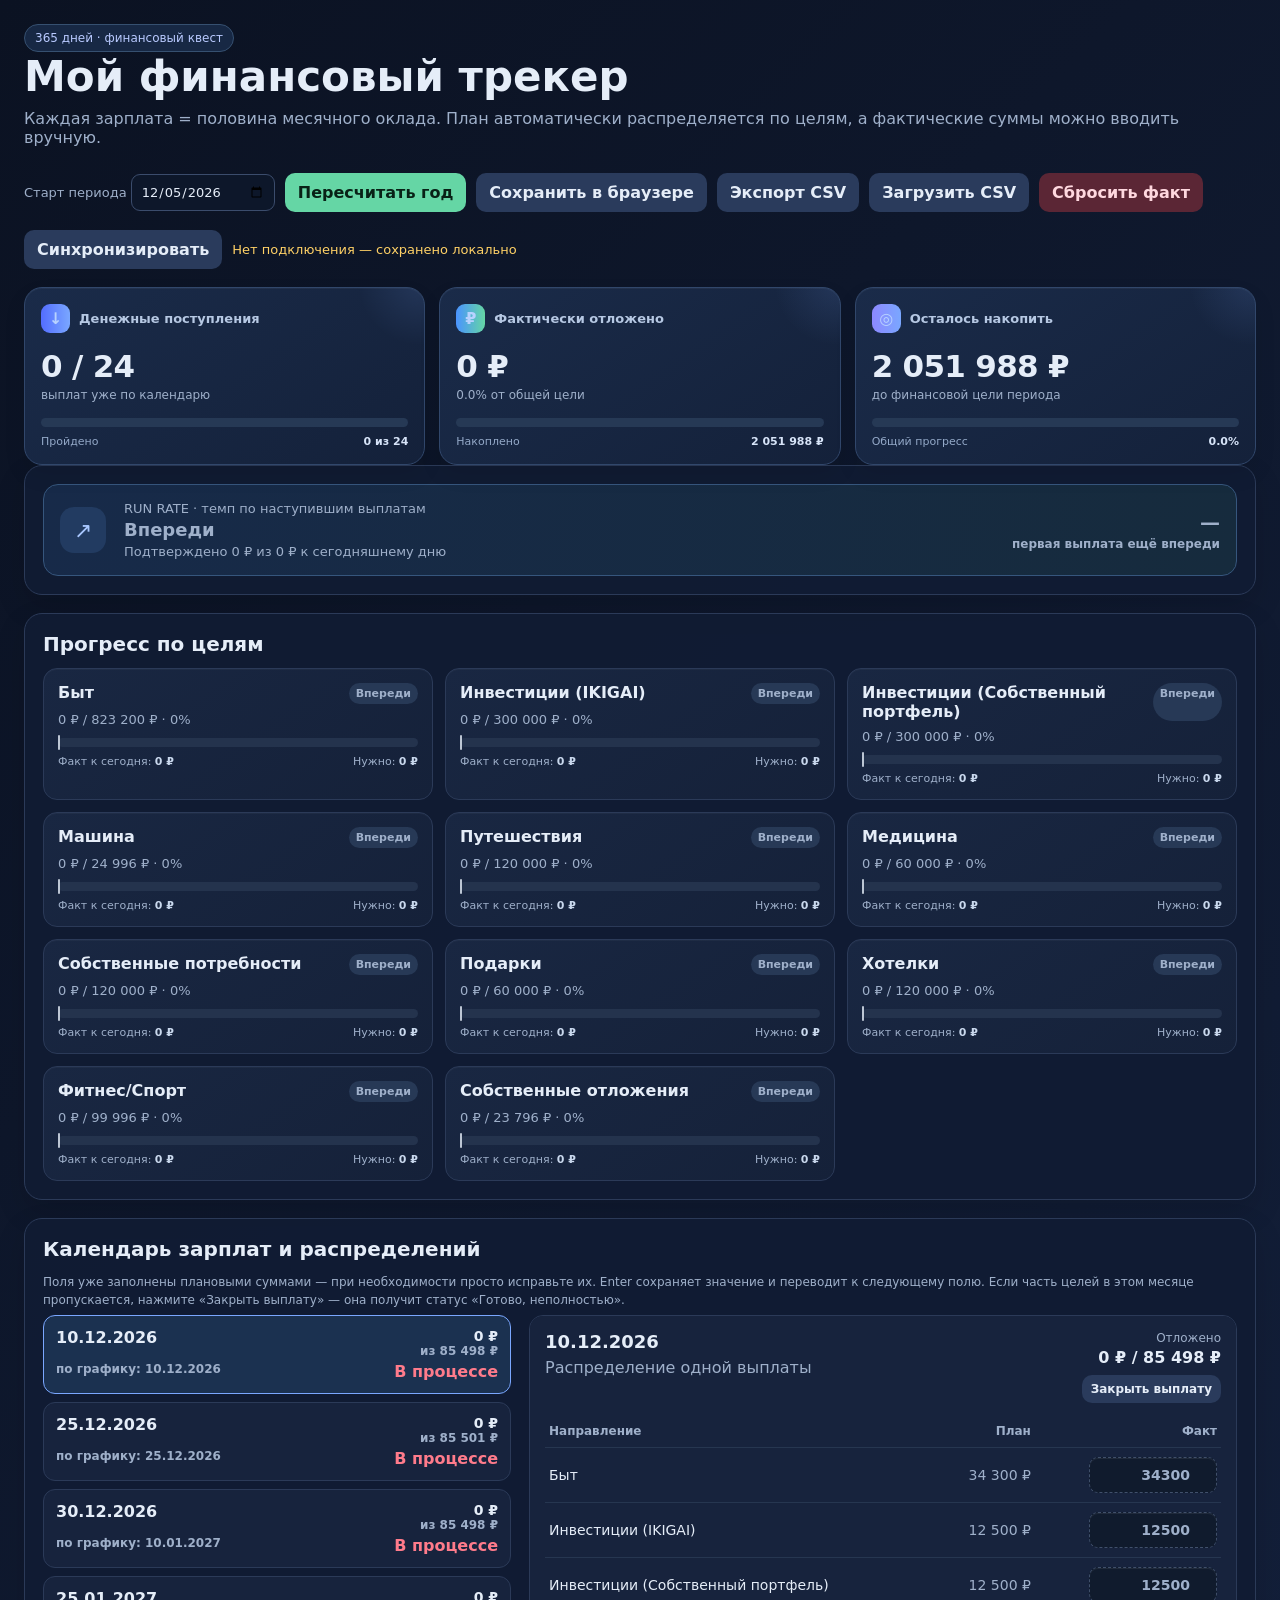
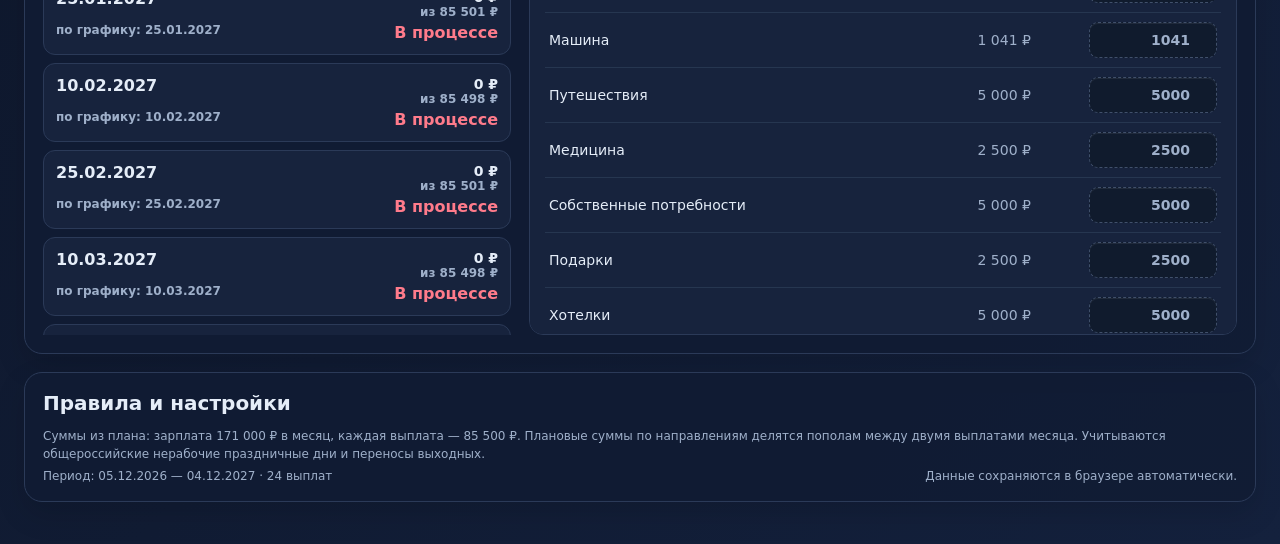
==== index.html @ 38fb0d22 "ренейм" ====
<!doctype html>
<html lang="ru">
<head>
<meta charset="utf-8">
<meta name="viewport" content="width=device-width, initial-scale=1">
<title>Финансовый трекер — 365 дней</title>
<style>
:root{--bg:#0f172a;--panel:#111c33;--panel2:#17233d;--line:#2b3a58;--text:#e5edf8;--muted:#9fb0ca;--accent:#65d6a5;--accent2:#7aa7ff;--warn:#ffd166;--danger:#ff7b8b}
*{box-sizing:border-box} body{margin:0;background:linear-gradient(135deg,#0b1222,#14213d);color:var(--text);font-family:Inter,system-ui,-apple-system,Segoe UI,Roboto,Arial,sans-serif}
.wrap{max-width:1500px;margin:auto;padding:24px}.hero{display:flex;justify-content:space-between;gap:20px;align-items:flex-start;margin-bottom:18px;flex-wrap:wrap}
h1{margin:0 0 8px;font-size:clamp(26px,4vw,42px)} h2{margin:0 0 12px;font-size:20px} p{color:var(--muted);margin:6px 0}
.badge{display:inline-block;padding:6px 10px;border:1px solid #365070;border-radius:999px;color:#b9caff;background:#172844;font-size:12px}
.panel{background:rgba(17,28,51,.92);border:1px solid var(--line);border-radius:18px;padding:18px;box-shadow:0 12px 30px #0002;margin-bottom:18px}
.grid{display:grid;grid-template-columns:repeat(3,minmax(0,1fr));gap:14px}.metric{position:relative;overflow:hidden;min-height:178px;padding:16px;border:1px solid #31476b;border-radius:18px;background:linear-gradient(145deg,#1a2b49,#14213a);box-shadow:inset 0 1px #ffffff0b,0 10px 22px #00000014;display:flex;flex-direction:column}.metric:after{content:"";position:absolute;width:130px;height:130px;border-radius:50%;right:-62px;top:-70px;background:radial-gradient(circle,#7aa7ff22,transparent 68%);pointer-events:none}.metric-top{display:flex;align-items:center;gap:9px;color:#b6c8e3;font-weight:750;font-size:13px;position:relative;z-index:1}.metric-icon{display:grid;place-items:center;width:29px;height:29px;border-radius:9px;background:#2b4268;color:#b8d2ff;font-size:16px}.metric-value{font-size:31px;line-height:1.08;font-weight:850;letter-spacing:-.7px;margin:17px 0 5px;position:relative;z-index:1}.metric-detail{font-size:12px;color:var(--muted);position:relative;z-index:1}.metric-progress{height:9px;border-radius:999px;background:#263955;overflow:hidden;margin-top:auto;position:relative;z-index:1}.metric-progress span{display:block;height:100%;width:0;border-radius:inherit;box-shadow:0 0 13px #7aa7ff8c;transition:width .3s}.metric-meta{display:flex;justify-content:space-between;gap:8px;margin-top:8px;color:#94a9c8;font-size:11px;position:relative;z-index:1}.metric-meta b{color:#d7e4f8}.metric-earned .metric-icon,.metric-earned .metric-progress span{background:linear-gradient(90deg,#4a93ff,#65d6a5)}.metric-remaining .metric-icon,.metric-remaining .metric-progress span{background:linear-gradient(90deg,#8c88ff,#7aa7ff)}.metric-payments .metric-icon,.metric-payments .metric-progress span{background:linear-gradient(90deg,#536dff,#7aa7ff)}
.progress{height:12px;background:#24334d;border-radius:999px;overflow:hidden;margin-top:10px}.bar{height:100%;width:0;background:linear-gradient(90deg,var(--accent2),var(--accent));transition:width .25s}
.controls{display:flex;gap:10px;flex-wrap:wrap;align-items:center}.controls label{font-size:13px;color:var(--muted)} input,select,button{font:inherit} input,select{background:#0d172a;color:var(--text);border:1px solid #3b4c6c;border-radius:9px;padding:9px;min-width:0} button{border:0;border-radius:10px;padding:10px 13px;cursor:pointer;background:var(--accent);color:#082116;font-weight:800} button.secondary{background:#2a3b5c;color:var(--text)} button.danger{background:#5b2635;color:#ffd8df}
.run-rate{display:grid;grid-template-columns:auto minmax(220px,1fr) auto;gap:18px;align-items:center;background:linear-gradient(100deg,#172a49,#162b3d);border:1px solid #36567d;border-radius:15px;padding:16px}.run-rate-icon{display:grid;place-items:center;width:46px;height:46px;border-radius:14px;background:#223b61;color:#a9c8ff;font-size:22px}.run-rate-label{font-size:13px;color:var(--muted)}.run-rate-title{font-size:18px;font-weight:800;margin-top:3px}.run-rate-copy{font-size:13px;color:var(--muted);margin-top:4px}.run-rate-value{text-align:right;font-size:20px;font-weight:850}.run-rate-value small{display:block;font-size:12px;font-weight:600;color:var(--muted);margin-top:3px}.payday-layout{display:grid;grid-template-columns:minmax(270px,.8fr) minmax(0,1.2fr);gap:14px;height:620px}.payday-list,.allocation{min-height:0;overflow:auto}.payday-list{padding-right:4px}.payday-item{width:100%;display:grid;grid-template-columns:1fr auto;gap:4px;text-align:left;background:var(--panel2);color:var(--text);border:1px solid var(--line);border-radius:12px;padding:12px;margin:0 0 8px}.payday-item:hover,.payday-item.selected{border-color:var(--accent2);background:#1b3150}.payday-item .date{font-weight:800}.payday-item .details{font-size:12px;color:var(--muted)}.payday-item .amount{text-align:right;font-size:12px;color:var(--muted)}.payday-item .amount b{display:block;color:var(--text);font-size:14px}.allocation{background:var(--panel2);border:1px solid var(--line);border-radius:14px;padding:15px}.allocation-head{display:flex;justify-content:space-between;gap:12px;align-items:flex-start;margin-bottom:12px}.allocation-head h3{margin:0;font-size:18px}.allocation-total{font-size:12px;color:var(--muted);text-align:right}.allocation-total b{display:block;color:var(--text);font-size:16px;margin-top:3px}.allocation-actions{display:flex;gap:8px;align-items:flex-end;flex-direction:column}.allocation-actions button{font-size:12px;padding:7px 9px}.allocation-table{width:100%;border-collapse:collapse;font-size:14px}.allocation-table th,.allocation-table td{padding:9px 4px;border-bottom:1px solid #263650;text-align:right}.allocation-table th:first-child,.allocation-table td:first-child{text-align:left}.allocation-table th{color:var(--muted);font-size:12px;font-weight:600}.actual{width:128px;padding:9px 11px;background:#0a1c33;color:#f4f8ff;border:1px solid #4f72a5;border-radius:9px;text-align:right;font-weight:750;box-shadow:inset 0 1px 0 #ffffff12}.actual.pending{background:#101b2d;color:#9fb0ca;border-color:#40506b;border-style:dashed;font-weight:600}.actual:hover{border-color:#7aa7ff}.actual:focus{outline:none;border-color:var(--accent);box-shadow:0 0 0 3px #65d6a533}.status{font-weight:800}.good{color:var(--accent)}.partial{color:var(--warn)}.bad{color:var(--danger)}.muted{color:var(--muted)}.goal-grid{display:grid;grid-template-columns:repeat(3,minmax(0,1fr));gap:12px}.goal{background:linear-gradient(145deg,#192742,#152139);border:1px solid var(--line);border-radius:14px;padding:14px;box-shadow:inset 0 1px #ffffff08}.goal.pace-good{border-color:#326b59}.goal.pace-warn,.goal.pace-partial{border-color:#806834}.goal.pace-bad{border-color:#743946}.goal-head{display:flex;justify-content:space-between;gap:10px;font-weight:700}.goal .numbers{font-size:13px;color:var(--muted);margin-top:8px}.pace-badge{font-size:11px;font-weight:800;padding:4px 7px;border-radius:999px;white-space:nowrap;background:#273956;color:var(--muted)}.pace-good .pace-badge{background:#1d493d;color:#8ce5bd}.pace-warn .pace-badge,.pace-partial .pace-badge{background:#554523;color:#ffe197}.pace-bad .pace-badge{background:#572b36;color:#ffb7c0}.goal-track{height:9px;background:#24334d;border-radius:999px;overflow:visible;position:relative;margin-top:11px}.goal-track .bar{height:100%;border-radius:999px}.pace-line{position:absolute;top:-3px;bottom:-3px;width:2px;background:#e5edf8;border-radius:2px;opacity:.8}.pace-numbers{display:flex;justify-content:space-between;gap:8px;margin-top:8px;font-size:11px;color:var(--muted)}.pace-numbers b{color:#c9d8ed}.note{font-size:12px;color:var(--muted);line-height:1.5}.footer{display:flex;justify-content:space-between;gap:10px;flex-wrap:wrap;color:var(--muted);font-size:12px}
.sync-status{font-size:13px;color:var(--muted)}.sync-status[data-status="saved"]{color:var(--accent)}.sync-status[data-status="error"],.sync-status[data-status="offline"]{color:var(--warn)}
</style>
</head>
<body>
<div class="wrap">
  <div class="hero">
    <div>
      <span class="badge">365 дней · финансовый квест</span>
      <h1>Мой финансовый трекер</h1>
      <p>Каждая зарплата = половина месячного оклада. План автоматически распределяется по целям, а фактические суммы можно вводить вручную.</p>
    </div>
    <div class="controls">
      <label>Старт периода <input id="startDate" type="date"></label>
      <button id="rebuild">Пересчитать год</button>
      <button class="secondary" id="save">Сохранить в браузере</button>
      <button class="secondary" id="export">Экспорт CSV</button>
      <button class="secondary" id="restoreCsv">Загрузить CSV</button>
      <input id="importCsv" type="file" accept="text/csv,.csv" hidden>
      <button class="danger" id="reset">Сбросить факт</button>
    </div>
  </div>

  <div class="controls" style="margin-bottom:18px"><button class="secondary" id="sync">Синхронизировать</button><span class="sync-status" id="syncStatus" role="status" aria-live="polite">Загрузка данных…</span></div>

  <section class="grid" id="metrics"></section>

  <section class="panel" id="runRate"></section>

  <section class="panel">
    <h2>Прогресс по целям</h2>
    <div class="goal-grid" id="goals"></div>
  </section>

  <section class="panel">
    <h2>Календарь зарплат и распределений</h2>
    <p class="note">Поля уже заполнены плановыми суммами — при необходимости просто исправьте их. Enter сохраняет значение и переводит к следующему полю. Если часть целей в этом месяце пропускается, нажмите «Закрыть выплату» — она получит статус «Готово, неполностью».</p>
    <div class="payday-layout"><div class="payday-list" id="paydays"></div><div class="allocation" id="allocation"></div></div>
  </section>

  <section class="panel">
    <h2>Правила и настройки</h2>
    <p class="note">Суммы из плана: зарплата 171 000 ₽ в месяц, каждая выплата — 85 500 ₽. Плановые суммы по направлениям делятся пополам между двумя выплатами месяца. Учитываются общероссийские нерабочие праздничные дни и переносы выходных.</p>
    <div class="footer"><span id="summary"></span><span>Данные сохраняются в браузере автоматически.</span></div>
  </section>
</div>

<script>
const APPS_SCRIPT_URL = 'https://script.google.com/macros/s/AKfycbxyXlfMsLI5Rtqs5pRAyI-jBSozz_n-5YHSTcrkU-KpD9yapOXZPlHC12Tip6o6TkC5/exec';
const SYNC_CACHE_KEY = 'financeTrackerSyncV1', SAVE_DELAY = 850;
let pending = {}, syncTimer, saving = null, loading = null, storageFailed = false;
function setSyncStatus(status, message){
  const el=document.getElementById('syncStatus');
  el.dataset.status=status;
  el.textContent=storageFailed?'Ошибка синхронизации — локальный кэш недоступен':message;
}
function readCache(name, fallback){
  try{return JSON.parse(localStorage.getItem(name)||'null')??fallback}
  catch(error){storageFailed=true;return fallback}
}
function persistCache(){
  try{
    // One atomic snapshot keeps values and their pending flags together across reloads.
    localStorage.setItem(SYNC_CACHE_KEY,JSON.stringify({actual,pending}));
    localStorage.setItem('financeTrackerActual',JSON.stringify(actual));
    storageFailed=false;
  }catch(error){storageFailed=true;setSyncStatus('error','Ошибка синхронизации')}
}
function scheduleSync(delay=SAVE_DELAY){
  clearTimeout(syncTimer);
  syncTimer=setTimeout(()=>syncPendingEntries(),delay);
}
function queueEntry(date,category,value,planned){
  const id=key(date,category), amount=Number(value);
  actual[id]=Number.isFinite(amount)?Math.max(0,amount):0;
  pending[id]={date,category,planned,actual:actual[id],revision:Date.now()+":"+Math.random(),due:Date.now()+SAVE_DELAY};
  persistCache();
  setSyncStatus(navigator.onLine?'saving':'offline',navigator.onLine?'Сохраняется…':'Нет подключения — сохранено локально');
  scheduleSync();
}
async function requestCloud(options={}){
  const controller=new AbortController(), timeout=setTimeout(()=>controller.abort(),20000);
  try{
    const response=await fetch(APPS_SCRIPT_URL,{...options,signal:controller.signal,redirect:'follow'});
    const data=await response.json();
    if(!response.ok || data.ok!==true) throw new Error('API rejected request');
    return data;
  }finally{clearTimeout(timeout)}
}
function reportSyncError(error){
  const offline=!navigator.onLine || error instanceof TypeError || error.name==='AbortError';
  setSyncStatus(offline?'offline':'error',offline?'Нет подключения — сохранено локально':'Ошибка синхронизации');
}
async function saveCloudEntry(entry){
  const {date,category,planned,actual}=entry;
  return requestCloud({method:'POST',headers:{'Content-Type':'text/plain;charset=utf-8'},body:JSON.stringify({date,category,planned,actual})});
}
function syncPendingEntries(){
  if(saving) return saving;
  if(loading) return loading.then(()=>syncPendingEntries());
  if(!navigator.onLine){setSyncStatus('offline','Нет подключения — сохранено локально');return Promise.resolve()}
  saving=(async()=>{
    try{
      // Serialize requests. An acknowledgement clears only the exact version sent.
      while(true){
        const pair=Object.entries(pending).find(([,entry])=>entry.due<=Date.now());
        if(!pair) break;
        const [id,entry]=pair;
        setSyncStatus('saving','Сохраняется…');
        await saveCloudEntry(entry);
        if(pending[id]?.revision===entry.revision){delete pending[id];persistCache()}
      }
      if(Object.keys(pending).length){scheduleSync();setSyncStatus('saving','Сохраняется…')}
      else setSyncStatus('saved','Сохранено ✓');
    }catch(error){reportSyncError(error);scheduleSync(15000)}
    finally{saving=null}
  })();
  return saving;
}
function loadCloudEntries(){
  if(loading) return loading;
  const previousSave=saving;
  loading=(async()=>{
    try{
      if(previousSave) await previousSave;
      setSyncStatus('loading','Загрузка данных…');
      const data=await requestCloud({cache:'no-store'});
      if(!Array.isArray(data.entries)) throw new Error('Invalid entries');
      // Validate before applying anything, including rows outside the visible period.
      const entries=data.entries.map(entry=>{
        if(!/^\d{4}-\d{2}-\d{2}$/.test(entry.Date) || typeof entry.Category!=='string' || typeof entry.Actual!=='number' || !Number.isFinite(entry.Actual) || entry.Actual<0) throw new Error('Invalid entry');
        return entry;
      });
      entries.forEach(entry=>{
        const id=key(entry.Date,entry.Category);
        if(!pending[id]) actual[id]=entry.Actual;
      });
      persistCache();
      renderPreservingInput();
      setSyncStatus(Object.keys(pending).length?'saving':'saved',Object.keys(pending).length?'Сохраняется…':'Сохранено ✓');
    }catch(error){reportSyncError(error)}
    finally{loading=null}
  })();
  return loading;
}
async function synchronize(){
  await loadCloudEntries();
  if(Object.keys(pending).length) await syncPendingEntries();
}
function renderPreservingInput(){
  const focused=document.activeElement;
  const editing=focused?.matches('#allocation input');
  render(Boolean(editing));
  if(editing) document.querySelectorAll('#allocation input').forEach(input=>{
    const id=key(input.dataset.date,input.dataset.goal);
    if(input!==focused && Object.hasOwn(actual,id)) input.value=actual[id];
    input.classList.toggle('pending',!Object.hasOwn(actual,id));
    input.classList.toggle('confirmed',Object.hasOwn(actual,id));
  });
}
function replaceActual(next){
  // Explicit zeroes prevent reset/import values from returning on the next GET.
  const ids=new Set([...Object.keys(actual),...Object.keys(next)]);
  for(const id of ids){
    const split=id.indexOf('|'), date=id.slice(0,split), category=id.slice(split+1);
    if(!PLAN.some(([goal])=>goal===category)) continue;
    const row=rows.find(row=>row.date===date);
    queueEntry(date,category,next[id]??0,pending[id]?.planned??plannedFor(category,row?.nominal||date));
  }
}

const PLAN = [
  ["Быт",68600],["Инвестиции (IKIGAI)",25000],["Инвестиции (Собственный портфель)",25000],
  ["Машина",2083],["Путешествия",10000],["Медицина",5000],["Собственные потребности",10000],
  ["Подарки",5000],["Хотелки",10000],["Фитнес/Спорт",8333],["Собственные отложения",1983]
];
const MONTHLY = 171000, PAY = 85500, DAYS=365;
const HOLIDAYS = new Set([
  // Утверждённые переносы выходных в России на 2026 год.
  "2026-01-09", "2026-12-31",
  // Переносы, предусмотренные проектом производственного календаря на 2027 год.
  "2027-02-22", "2027-11-05", "2027-12-31"
]);
let rows=[], actual={}, closed={}, selectedDate=null;
const euro = n => new Intl.NumberFormat("ru-RU",{style:"currency",currency:"RUB",maximumFractionDigits:0}).format(n||0);
const iso = d => d.toISOString().slice(0,10);
const dateRu = s => new Date(s+"T12:00:00").toLocaleDateString("ru-RU",{day:"2-digit",month:"2-digit",year:"numeric"});
function russianPublicHolidays(year){
  const dates=[];
  for(let day=1;day<=8;day++) dates.push(`${year}-01-${String(day).padStart(2,"0")}`);
  ["02-23","03-08","05-01","05-09","06-12","11-04"].forEach(day=>dates.push(`${year}-${day}`));
  return new Set(dates);
}
function observedHoliday(d){
  // Если праздник (кроме новогодних каникул) совпал с выходным, выходной переносится
  // на ближайший рабочий день согласно ст. 112 ТК РФ.
  const year=d.getFullYear(), fixed=russianPublicHolidays(year), day=iso(d);
  if(!fixed.has(day) || d.getMonth()===0 || (d.getDay()!==0 && d.getDay()!==6)) return false;
  let observed=addDays(d,1);
  while(observed.getDay()===0 || observed.getDay()===6 || fixed.has(iso(observed))) observed=addDays(observed,1);
  return iso(observed);
}
function isOff(d){
  const day=iso(d);
  if(d.getDay()===0 || d.getDay()===6 || HOLIDAYS.has(day) || russianPublicHolidays(d.getFullYear()).has(day)) return true;
  for(const offset of [-1,-2]){
    const holiday=addDays(d,offset);
    if(observedHoliday(holiday)===day) return true;
  }
  return false;
}
function previousWorkday(d){let x=new Date(d);while(isOff(x))x.setDate(x.getDate()-1);return x}
function addDays(d,n){let x=new Date(d);x.setDate(x.getDate()+n);return x}
function monthKey(d){return d.getFullYear()+"-"+String(d.getMonth()+1).padStart(2,"0")}
function getStart(){return new Date((document.getElementById("startDate").value||iso(new Date()))+"T12:00:00")}
function build(){
  try{localStorage.setItem("financeTrackerStart",JSON.stringify(startDate.value))}catch(error){storageFailed=true}
  rows=[]; let start=getStart(), end=addDays(start,DAYS-1);
  for(let d=new Date(start);d<=end;d=addDays(d,1)){
    if(d.getDate()===10 || d.getDate()===25){
      const payDate=previousWorkday(d);
      if(payDate>=start && payDate<=end) rows.push({date:iso(payDate),nominal:iso(d),month:monthKey(d),type:"pay"});
    }
  }
  if(!rows.some(r=>r.date===selectedDate)) selectedDate=(rows.find(r=>r.date>=iso(new Date()))||rows[0])?.date||null;
  normalizeLegacyDefaultValues();
  render();
}
function key(date,goal){return date+"|"+goal}
function paymentStatus(date,sum){
  const row=rows.find(item=>item.date===date), target=row?plannedForPayment(row):PAY;
  if(sum>=target) return {text:"✓ Выполнено",className:"good"};
  if(closed[date]) return {text:"✓ Готово, неполностью",className:"partial"};
  return {text:"В процессе",className:"bad"};
}
function saveActual(date,goal,value){
  const row=rows.find(row=>row.date===date);
  queueEntry(date,goal,value,plannedFor(goal,row?.nominal||date));
}
function plannedFor(goal,nominalDate){
  const monthly=PLAN.find(x=>x[0]===goal)[1], base=Math.floor(monthly/2);
  // Нечётный рубль добавляется ко второй выплате месяца, чтобы план за месяц оставался точным.
  return base+(monthly%2 && new Date(nominalDate+"T12:00:00").getDate()===25?1:0);
}
function totalPlannedFor(goal){return rows.reduce((sum,row)=>sum+plannedFor(goal,row.nominal),0)}
function plannedForPayment(row){return PLAN.reduce((sum,[goal])=>sum+plannedFor(goal,row.nominal),0)}
function normalizeLegacyDefaultValues(){
  let changed=false;
  rows.forEach(row=>PLAN.forEach(([goal,monthly])=>{
    const storageKey=key(row.date,goal);
    if(!syncCache && actual[storageKey]===monthly/2 && !Number.isInteger(actual[storageKey])){
      actual[storageKey]=plannedFor(goal,row.nominal);
      changed=true;
    }
  }));
  if(changed) localStorage.setItem("financeTrackerActual",JSON.stringify(actual));
}
function totalActual(goal){return rows.reduce((s,r)=>s+(+actual[key(r.date,goal)]||0),0)}
function actualThrough(goal,date){return rows.filter(row=>row.date<=date).reduce((sum,row)=>sum+(+actual[key(row.date,goal)]||0),0)}
function plannedThrough(goal,date){return rows.filter(row=>row.date<=date).reduce((sum,row)=>sum+plannedFor(goal,row.nominal),0)}
function paceStatus(actualAmount,plannedAmount){
  if(!plannedAmount) return actualAmount?{label:"Раньше графика",className:"good"}:{label:"Впереди",className:"muted"};
  const ratio=actualAmount/plannedAmount;
  if(ratio>=.98) return {label:ratio>1.02?"Опережение":"В темпе",className:"good"};
  if(ratio>=.8) return {label:"Ниже темпа",className:"partial"};
  return {label:"Просадка",className:"bad"};
}
function render(preserveAllocation=false){
  const totalPlanned=rows.reduce((sum,row)=>sum+plannedForPayment(row),0), totalActualAll=rows.reduce((s,r)=>s+PLAN.reduce((a,g)=>a+(+actual[key(r.date,g[0])]||0),0),0);
  const pct=totalPlanned?Math.min(100,totalActualAll/totalPlanned*100):0;
  const today=iso(new Date()), passedPayments=rows.filter(row=>row.date<=today).length;
  const metrics=[
    {kind:"payments",icon:"↓",label:"Денежные поступления",value:`${passedPayments} / ${rows.length}`,detail:"выплат уже по календарю",progress:rows.length?passedPayments/rows.length*100:0,left:"Пройдено",right:`${passedPayments} из ${rows.length}`},
    {kind:"earned",icon:"₽",label:"Фактически отложено",value:euro(totalActualAll),detail:`${pct.toFixed(1)}% от общей цели`,progress:pct,left:"Накоплено",right:euro(totalPlanned)},
    {kind:"remaining",icon:"◎",label:"Осталось накопить",value:euro(Math.max(0,totalPlanned-totalActualAll)),detail:"до финансовой цели периода",progress:pct,left:"Общий прогресс",right:`${pct.toFixed(1)}%`}
  ];
  document.getElementById("metrics").innerHTML=metrics.map(item=>`<div class="metric metric-${item.kind}"><div class="metric-top"><span class="metric-icon">${item.icon}</span><span>${item.label}</span></div><div class="metric-value">${item.value}</div><div class="metric-detail">${item.detail}</div><div class="metric-progress"><span style="width:${item.progress}%"></span></div><div class="metric-meta"><span>${item.left}</span><b>${item.right}</b></div></div>`).join("");
  const plannedToToday=PLAN.reduce((sum,[goal])=>sum+plannedThrough(goal,today),0), actualToToday=PLAN.reduce((sum,[goal])=>sum+actualThrough(goal,today),0), overallPace=paceStatus(actualToToday,plannedToToday), overallRatio=plannedToToday?actualToToday/plannedToToday:0;
  document.getElementById("runRate").innerHTML=`<div class="run-rate"><div class="run-rate-icon">↗</div><div><div class="run-rate-label">RUN RATE · темп по наступившим выплатам</div><div class="run-rate-title ${overallPace.className}">${overallPace.label}</div><div class="run-rate-copy">Подтверждено ${euro(actualToToday)} из ${euro(plannedToToday)} к сегодняшнему дню</div></div><div class="run-rate-value ${overallPace.className}">${plannedToToday?Math.round(overallRatio*100)+"%":"—"}<small>${plannedToToday?"от текущего плана":"первая выплата ещё впереди"}</small></div></div>`;
  document.getElementById("goals").innerHTML=PLAN.map(([g])=>{
    const p=totalPlannedFor(g), a=totalActual(g), q=p?Math.min(100,a/p*100):0, plannedNow=plannedThrough(g,today), actualNow=actualThrough(g,today), pace=paceStatus(actualNow,plannedNow), marker=p?Math.min(100,plannedNow/p*100):0;
    return `<div class="goal pace-${pace.className}"><div class="goal-head"><span>${g}</span><span class="pace-badge">${pace.label}</span></div><div class="numbers">${euro(a)} / ${euro(p)} · ${q.toFixed(0)}%</div><div class="goal-track"><div class="bar" style="width:${q}%"></div><i class="pace-line" style="left:${marker}%"></i></div><div class="pace-numbers"><span>Факт к сегодня: <b>${euro(actualNow)}</b></span><span>Нужно: <b>${euro(plannedNow)}</b></span></div></div>`;
  }).join("");
  const paydays=document.getElementById("paydays");
  paydays.innerHTML=rows.map(r=>{
    const sum=PLAN.reduce((total,[g])=>total+(+actual[key(r.date,g)]||0),0), target=plannedForPayment(r), status=paymentStatus(r.date,sum);
    return `<button class="payday-item ${r.date===selectedDate?'selected':''}" data-select="${r.date}"><span class="date">${dateRu(r.date)}</span><span class="amount"><b>${euro(sum)}</b>из ${euro(target)}</span><span class="details">по графику: ${dateRu(r.nominal)}</span><span class="status ${status.className}">${status.text}</span></button>`;
  }).join("");
  paydays.querySelectorAll("[data-select]").forEach(button=>button.addEventListener("click",()=>{selectedDate=button.dataset.select;render()}));
  const selected=rows.find(r=>r.date===selectedDate);
  const allocation=document.getElementById("allocation");
  if(!selected){allocation.innerHTML="<p class=\"muted\">В выбранном периоде нет выплат.</p>";return}
  const total=PLAN.reduce((sum,[g])=>sum+(+actual[key(selected.date,g)]||0),0), target=plannedForPayment(selected), status=paymentStatus(selected.date,total), isClosed=Boolean(closed[selected.date]);
  if(preserveAllocation){
    const totalLabel=allocation.querySelector(".allocation-total b");
    if(totalLabel){totalLabel.textContent=`${euro(total)} / ${euro(target)}`;totalLabel.className=status.className}
    return;
  }
  allocation.innerHTML=`<div class="allocation-head"><div><h3>${dateRu(selected.date)}</h3><p>Распределение одной выплаты</p></div><div class="allocation-actions"><div class="allocation-total">Отложено<b class="${status.className}">${euro(total)} / ${euro(target)}</b></div><button class="secondary" id="toggleClosed">${isClosed?'Вернуть в работу':'Закрыть выплату'}</button></div></div><table class="allocation-table"><thead><tr><th>Направление</th><th>План</th><th>Факт</th></tr></thead><tbody>${PLAN.map(([g])=>{const planned=plannedFor(g,selected.nominal),confirmed=Object.hasOwn(actual,key(selected.date,g));return `<tr><td>${g}</td><td class="muted">${euro(planned)}</td><td><input class="actual ${confirmed?'confirmed':'pending'}" type="number" min="0" step="1" data-date="${selected.date}" data-goal="${g}" value="${actual[key(selected.date,g)] ?? planned}" aria-label="Фактическая сумма: ${g}"></td></tr>`}).join("")}</tbody></table>`;
  document.getElementById("toggleClosed").onclick=()=>{
    if(isClosed) delete closed[selected.date]; else closed[selected.date]=true;
    localStorage.setItem("financeTrackerClosed",JSON.stringify(closed)); render();
  };
  allocation.querySelectorAll("input").forEach(inp=>inp.addEventListener("input",()=>{
    saveActual(inp.dataset.date,inp.dataset.goal,inp.value);
    renderPreservingInput();
  }));
  allocation.querySelectorAll("input").forEach(inp=>inp.addEventListener("focus",()=>inp.select()));
  allocation.querySelectorAll("input").forEach((inp,index,inputs)=>inp.addEventListener("keydown",e=>{
    if(e.key!=="Enter") return;
    e.preventDefault();
    saveActual(inp.dataset.date,inp.dataset.goal,inp.value);
    render();
    const next=allocation.querySelectorAll("input")[index+1];
    if(next){next.focus();next.select()}
  }));
  document.getElementById("summary").textContent=`Период: ${dateRu(iso(startDate.value?getStart():new Date()))} — ${dateRu(iso(addDays(getStart(),DAYS-1)))} · ${rows.length} выплат`;
}
function exportCSV(){
  const cols=["Дата начала периода","Дата выплаты","Номинальная дата","Сумма ЗП",...PLAN.map(x=>x[0]),"Факт всего","Статус выплаты"];
  let csv=[cols.join(";")];
  rows.forEach(r=>{let vals=PLAN.map(([g])=>+actual[key(r.date,g)]||0);csv.push([startDate.value,r.date,r.nominal,PAY,...vals,vals.reduce((a,b)=>a+b,0),closed[r.date]?"closed":""].join(";"))});
  const blob=new Blob(["\ufeff"+csv.join("\n")],{type:"text/csv;charset=utf-8"});
  const a=document.createElement("a");a.href=URL.createObjectURL(blob);a.download="financial-tracker.csv";a.click();URL.revokeObjectURL(a.href);
}
function restoreCSV(file){
  const reader=new FileReader();
  reader.onload=()=>{
    try{
      const lines=String(reader.result).trim().split(/\r?\n/);
      const columns=lines.shift().replace(/^\uFEFF/,"").split(";");
      const dateColumn=columns.indexOf("Дата выплаты"), startColumn=columns.indexOf("Дата начала периода"), statusColumn=columns.indexOf("Статус выплаты");
      const goalColumns=PLAN.map(([goal])=>columns.indexOf(goal));
      if(dateColumn<0 || goalColumns.some(index=>index<0)) throw new Error("invalid csv");
      const importedActual={}, importedClosed={}; let importedStart="";
      lines.filter(Boolean).forEach(line=>{
        const cells=line.split(";"), date=cells[dateColumn];
        if(!/^\d{4}-\d{2}-\d{2}$/.test(date)) return;
        if(!importedStart && startColumn>=0 && /^\d{4}-\d{2}-\d{2}$/.test(cells[startColumn])) importedStart=cells[startColumn];
        PLAN.forEach(([goal],index)=>{
          const value=Number((cells[goalColumns[index]]||"").replace(",","."));
          if(Number.isFinite(value) && value>=0) importedActual[key(date,goal)]=value;
        });
        if(statusColumn>=0 && cells[statusColumn]==="closed") importedClosed[date]=true;
      });
      if(!confirm("Заменить текущие данные данными из выбранного CSV-файла?")) return;
      replaceActual(importedActual); closed=importedClosed;
      if(importedStart) startDate.value=importedStart;
      localStorage.setItem("financeTrackerActual",JSON.stringify(actual));
      localStorage.setItem("financeTrackerClosed",JSON.stringify(closed));
      build();
      alert("Данные из CSV загружены.");
    }catch(error){alert("Не удалось загрузить CSV: выберите файл, экспортированный финансовым трекером.")}
  };
  reader.readAsText(file);
}
const startDate=document.getElementById("startDate");
startDate.value=iso(new Date());
const syncCache=readCache(SYNC_CACHE_KEY,null);
actual=syncCache?.actual??readCache("financeTrackerActual",{});
pending=syncCache?.pending??{};
closed=readCache("financeTrackerClosed",{});
startDate.value=readCache("financeTrackerStart",startDate.value);
document.getElementById("rebuild").onclick=build;
document.getElementById("save").onclick=e=>{
  document.querySelectorAll("#allocation input").forEach(inp=>saveActual(inp.dataset.date,inp.dataset.goal,inp.value));
  localStorage.setItem("financeTrackerClosed",JSON.stringify(closed));
  render();
  const button=e.currentTarget, label=button.textContent;
  button.textContent="✓ Сохранено";
  setTimeout(()=>button.textContent=label,1600);
};
document.getElementById("export").onclick=exportCSV;
document.getElementById("restoreCsv").onclick=()=>document.getElementById("importCsv").click();
document.getElementById("importCsv").onchange=e=>{const file=e.target.files[0];if(file) restoreCSV(file);e.target.value=""};
document.getElementById("reset").onclick=()=>{if(confirm("Удалить все фактические суммы и статусы выплат?")){replaceActual({});closed={};localStorage.removeItem("financeTrackerClosed");render()}};
build();
// Existing browser-only values have never been acknowledged by Sheets.
if(!syncCache) replaceActual({...actual});
document.getElementById('sync').onclick=synchronize;
window.addEventListener('online',synchronize);
window.addEventListener('offline',()=>setSyncStatus('offline','Нет подключения — сохранено локально'));
setInterval(()=>{if(navigator.onLine && Object.keys(pending).length) syncPendingEntries()},30000);
synchronize();
</script>
</body>
</html>
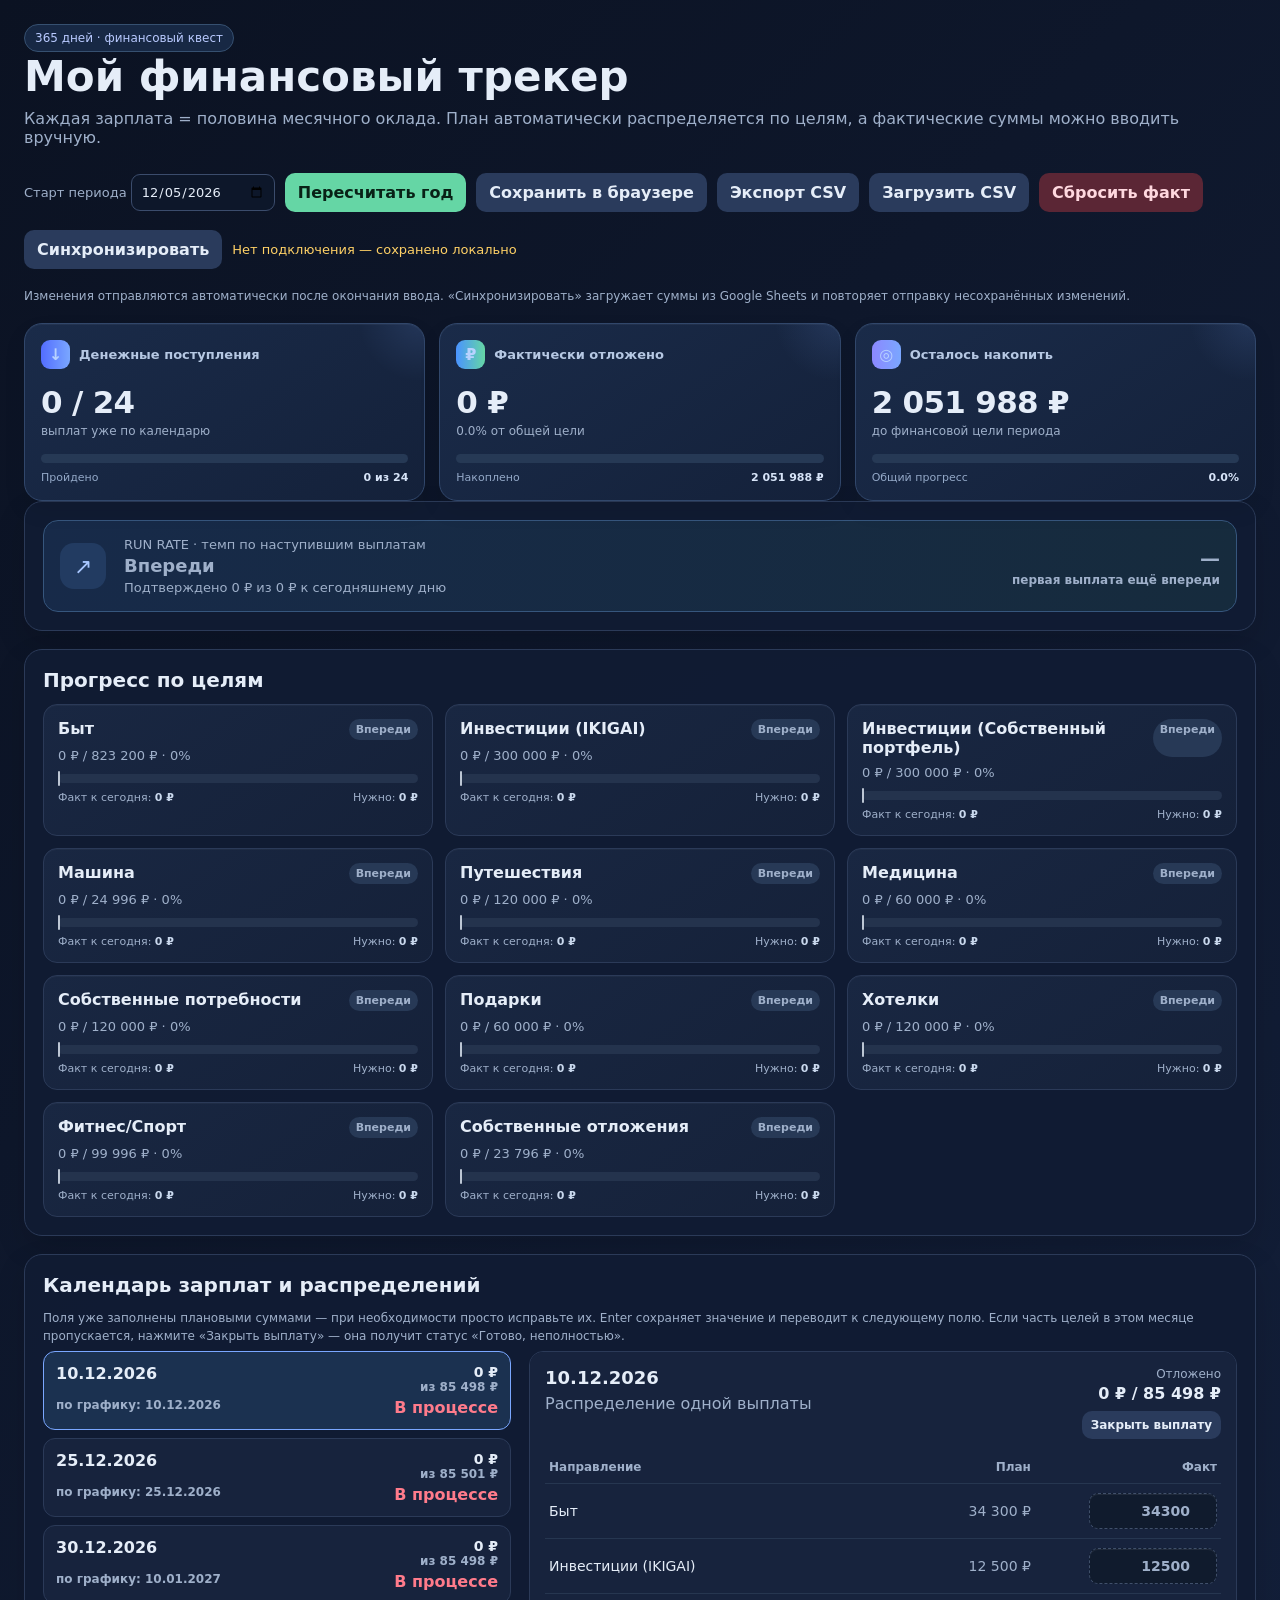
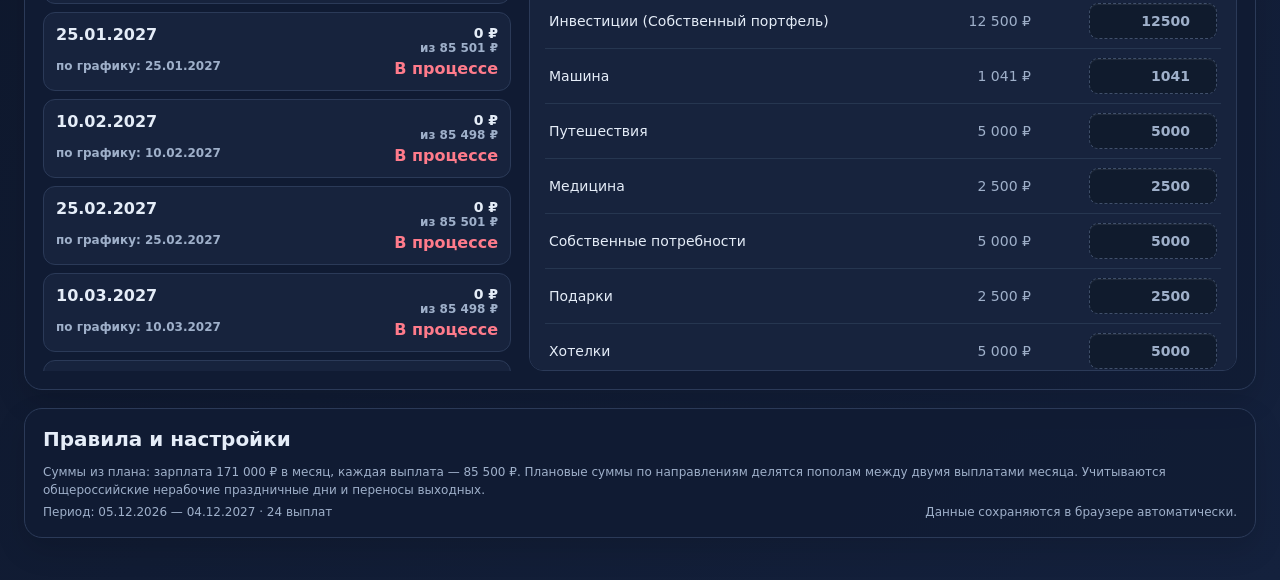
==== commit 1fa1a8a4: "Фикс дублей и задержек" ====
--- a/index.html
+++ b/index.html
@@ -37,7 +37,9 @@
     </div>
   </div>
 
-  <div class="controls" style="margin-bottom:18px"><button class="secondary" id="sync">Синхронизировать</button><span class="sync-status" id="syncStatus" role="status" aria-live="polite">Загрузка данных…</span></div>
+  <div class="controls" style="margin-bottom:18px"><button class="secondary" id="sync" title="Загрузить суммы из Google Sheets и повторить отправку локальных изменений">Синхронизировать</button><span class="sync-status" id="syncStatus" role="status" aria-live="polite">Загрузка данных…</span></div>
+
+  <p class="note" style="margin-bottom:18px">Изменения отправляются автоматически после окончания ввода. «Синхронизировать» загружает суммы из Google Sheets и повторяет отправку несохранённых изменений.</p>
 
   <section class="grid" id="metrics"></section>
 
@@ -64,6 +66,8 @@
 <script>
 const APPS_SCRIPT_URL = 'https://script.google.com/macros/s/AKfycbxyXlfMsLI5Rtqs5pRAyI-jBSozz_n-5YHSTcrkU-KpD9yapOXZPlHC12Tip6o6TkC5/exec';
 const SYNC_CACHE_KEY = 'financeTrackerSyncV1', SAVE_DELAY = 850;
+// Sheets currently serializes midnight Moscow time as the previous UTC day.
+const SHEET_TIME_ZONE = 'Europe/Moscow';
 let pending = {}, syncTimer, saving = null, loading = null, storageFailed = false;
 function setSyncStatus(status, message){
   const el=document.getElementById('syncStatus');
@@ -86,9 +90,12 @@
   clearTimeout(syncTimer);
   syncTimer=setTimeout(()=>syncPendingEntries(),delay);
 }
-function queueEntry(date,category,value,planned){
+function queueEntry(date,category,value,planned,force=false){
   const id=key(date,category), amount=Number(value);
-  actual[id]=Number.isFinite(amount)?Math.max(0,amount):0;
+  const normalized=Number.isFinite(amount)?Math.max(0,amount):0;
+  // Enter and the browser-save button may confirm an already saved value.
+  if(!force && Object.hasOwn(actual,id) && actual[id]===normalized) return;
+  actual[id]=normalized;
   pending[id]={date,category,planned,actual:actual[id],revision:Date.now()+":"+Math.random(),due:Date.now()+SAVE_DELAY};
   persistCache();
   setSyncStatus(navigator.onLine?'saving':'offline',navigator.onLine?'Сохраняется…':'Нет подключения — сохранено локально');
@@ -98,14 +105,16 @@
   const controller=new AbortController(), timeout=setTimeout(()=>controller.abort(),20000);
   try{
     const response=await fetch(APPS_SCRIPT_URL,{...options,signal:controller.signal,redirect:'follow'});
-    const data=await response.json();
-    if(!response.ok || data.ok!==true) throw new Error('API rejected request');
+    if(!response.ok) throw new Error(`Google Sheets: HTTP ${response.status}`);
+    let data;
+    try{data=await response.json()}catch(error){throw new Error('Google вернул не JSON. Проверьте доступ к веб-приложению Apps Script.')}
+    if(data?.ok!==true) throw new Error('Google Sheets не подтвердил запрос');
     return data;
   }finally{clearTimeout(timeout)}
 }
 function reportSyncError(error){
   const offline=!navigator.onLine || error instanceof TypeError || error.name==='AbortError';
-  setSyncStatus(offline?'offline':'error',offline?'Нет подключения — сохранено локально':'Ошибка синхронизации');
+  setSyncStatus(offline?'offline':'error',offline?'Нет подключения — сохранено локально':`Ошибка синхронизации: ${error.message}`);
 }
 async function saveCloudEntry(entry){
   const {date,category,planned,actual}=entry;
@@ -115,7 +124,8 @@
   if(saving) return saving;
   if(loading) return loading.then(()=>syncPendingEntries());
   if(!navigator.onLine){setSyncStatus('offline','Нет подключения — сохранено локально');return Promise.resolve()}
-  saving=(async()=>{
+  // Defer the worker so even an empty/not-yet-due queue clears the assigned promise.
+  saving=Promise.resolve().then(async()=>{
     try{
       // Serialize requests. An acknowledgement clears only the exact version sent.
       while(true){
@@ -130,8 +140,22 @@
       else setSyncStatus('saved','Сохранено ✓');
     }catch(error){reportSyncError(error);scheduleSync(15000)}
     finally{saving=null}
-  })();
+  });
   return saving;
+}
+function normalizeCloudEntry(entry){
+  let date=entry?.Date;
+  if(typeof date==='string' && /^\d{4}-\d{2}-\d{2}T/.test(date)){
+    const parsed=new Date(date);
+    if(!Number.isFinite(parsed.getTime())) throw new Error('Некорректная дата в Google Sheets');
+    const parts=new Intl.DateTimeFormat('en-US',{timeZone:SHEET_TIME_ZONE,year:'numeric',month:'2-digit',day:'2-digit'}).formatToParts(parsed);
+    const part=type=>parts.find(item=>item.type===type).value;
+    date=`${part('year')}-${part('month')}-${part('day')}`;
+  }
+  if(typeof date!=='string' || !/^\d{4}-\d{2}-\d{2}$/.test(date) || typeof entry.Category!=='string' || typeof entry.Actual!=='number' || !Number.isFinite(entry.Actual) || entry.Actual<0){
+    throw new Error('Некорректный формат записи в Google Sheets');
+  }
+  return {...entry,Date:date,updated:Date.parse(entry.UpdatedAt)||0};
 }
 function loadCloudEntries(){
   if(loading) return loading;
@@ -142,13 +166,14 @@
       setSyncStatus('loading','Загрузка данных…');
       const data=await requestCloud({cache:'no-store'});
       if(!Array.isArray(data.entries)) throw new Error('Invalid entries');
-      // Validate before applying anything, including rows outside the visible period.
-      const entries=data.entries.map(entry=>{
-        if(!/^\d{4}-\d{2}-\d{2}$/.test(entry.Date) || typeof entry.Category!=='string' || typeof entry.Actual!=='number' || !Number.isFinite(entry.Actual) || entry.Actual<0) throw new Error('Invalid entry');
-        return entry;
+      // Normalize all rows before applying; choose the latest duplicate deterministically.
+      const latest=new Map();
+      data.entries.forEach(entry=>{
+        const normalized=normalizeCloudEntry(entry), id=key(normalized.Date,normalized.Category);
+        const previous=latest.get(id);
+        if(!previous || normalized.updated>=previous.updated) latest.set(id,normalized);
       });
-      entries.forEach(entry=>{
-        const id=key(entry.Date,entry.Category);
+      latest.forEach((entry,id)=>{
         if(!pending[id]) actual[id]=entry.Actual;
       });
       persistCache();
@@ -174,14 +199,14 @@
     input.classList.toggle('confirmed',Object.hasOwn(actual,id));
   });
 }
-function replaceActual(next){
+function replaceActual(next,force=false){
   // Explicit zeroes prevent reset/import values from returning on the next GET.
   const ids=new Set([...Object.keys(actual),...Object.keys(next)]);
   for(const id of ids){
     const split=id.indexOf('|'), date=id.slice(0,split), category=id.slice(split+1);
     if(!PLAN.some(([goal])=>goal===category)) continue;
     const row=rows.find(row=>row.date===date);
-    queueEntry(date,category,next[id]??0,pending[id]?.planned??plannedFor(category,row?.nominal||date));
+    queueEntry(date,category,next[id]??0,pending[id]?.planned??plannedFor(category,row?.nominal||date),force);
   }
 }
 
@@ -392,7 +417,7 @@
 document.getElementById("reset").onclick=()=>{if(confirm("Удалить все фактические суммы и статусы выплат?")){replaceActual({});closed={};localStorage.removeItem("financeTrackerClosed");render()}};
 build();
 // Existing browser-only values have never been acknowledged by Sheets.
-if(!syncCache) replaceActual({...actual});
+if(!syncCache) replaceActual({...actual},true);
 document.getElementById('sync').onclick=synchronize;
 window.addEventListener('online',synchronize);
 window.addEventListener('offline',()=>setSyncStatus('offline','Нет подключения — сохранено локально'));
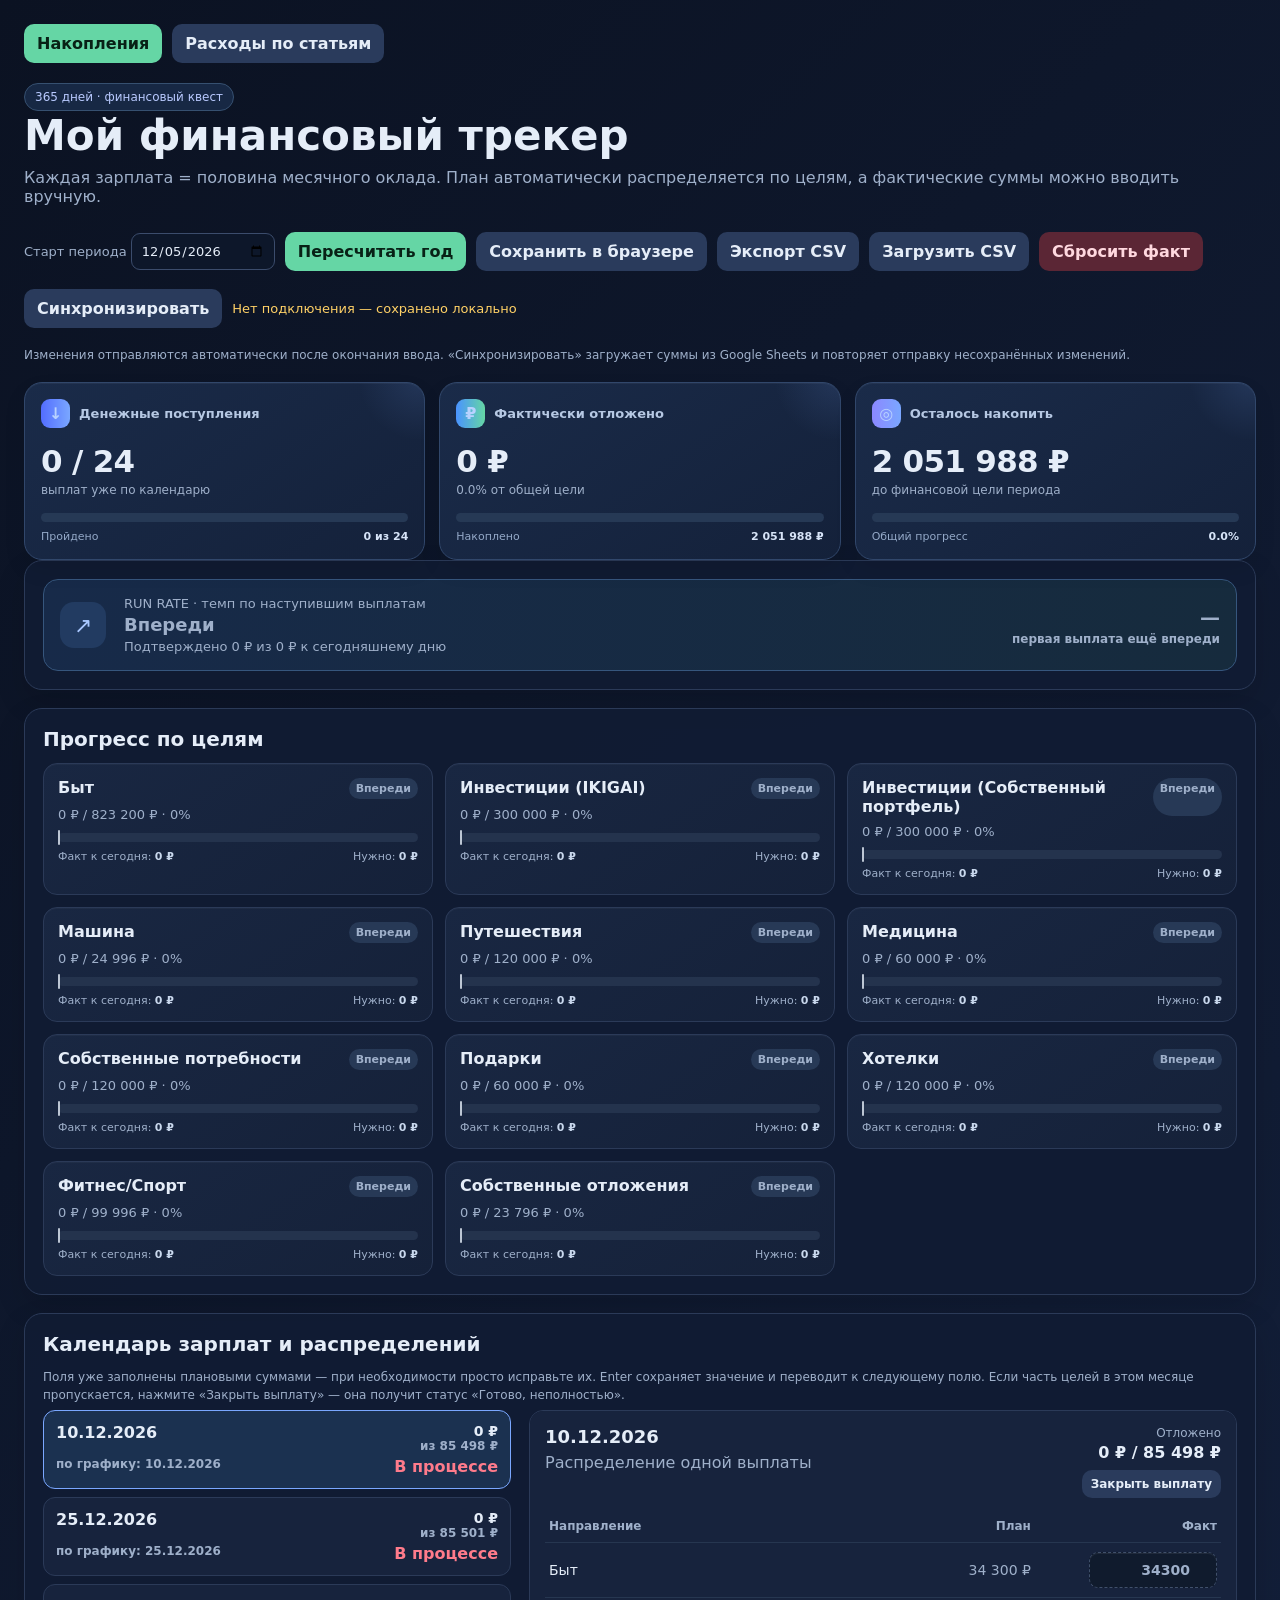
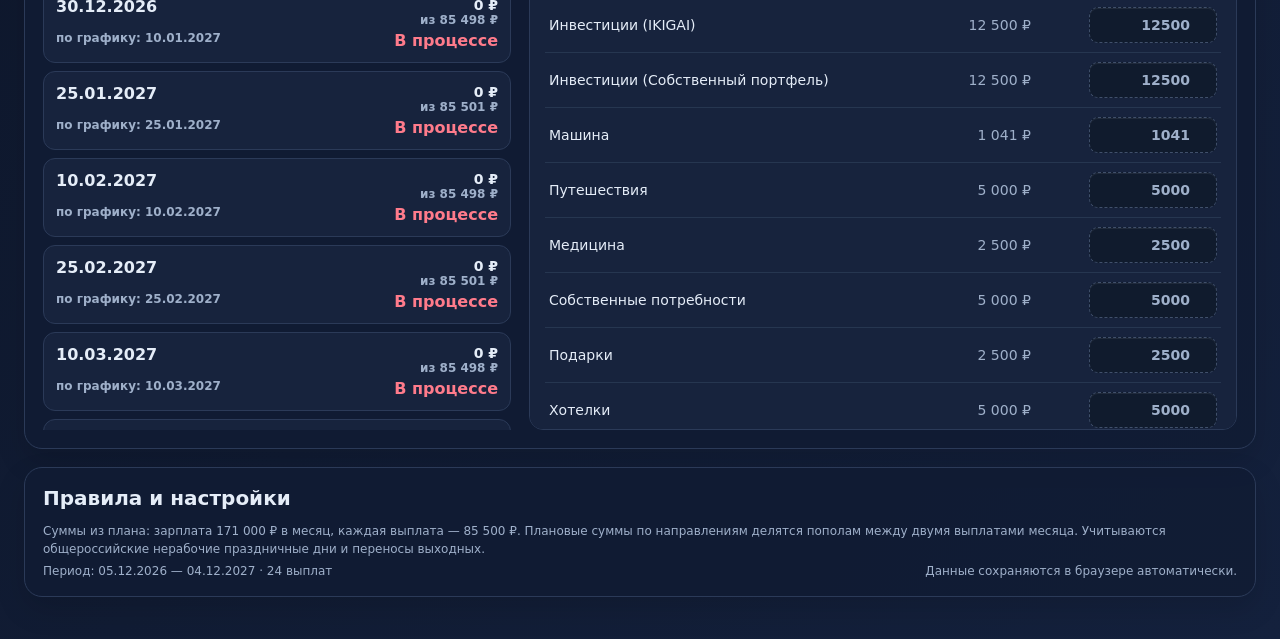
==== commit 5bb85d25: "v.7 Добавляем расходы" ====
--- a/index.html
+++ b/index.html
@@ -17,6 +17,7 @@
 .run-rate{display:grid;grid-template-columns:auto minmax(220px,1fr) auto;gap:18px;align-items:center;background:linear-gradient(100deg,#172a49,#162b3d);border:1px solid #36567d;border-radius:15px;padding:16px}.run-rate-icon{display:grid;place-items:center;width:46px;height:46px;border-radius:14px;background:#223b61;color:#a9c8ff;font-size:22px}.run-rate-label{font-size:13px;color:var(--muted)}.run-rate-title{font-size:18px;font-weight:800;margin-top:3px}.run-rate-copy{font-size:13px;color:var(--muted);margin-top:4px}.run-rate-value{text-align:right;font-size:20px;font-weight:850}.run-rate-value small{display:block;font-size:12px;font-weight:600;color:var(--muted);margin-top:3px}.payday-layout{display:grid;grid-template-columns:minmax(270px,.8fr) minmax(0,1.2fr);gap:14px;height:620px}.payday-list,.allocation{min-height:0;overflow:auto}.payday-list{padding-right:4px}.payday-item{width:100%;display:grid;grid-template-columns:1fr auto;gap:4px;text-align:left;background:var(--panel2);color:var(--text);border:1px solid var(--line);border-radius:12px;padding:12px;margin:0 0 8px}.payday-item:hover,.payday-item.selected{border-color:var(--accent2);background:#1b3150}.payday-item .date{font-weight:800}.payday-item .details{font-size:12px;color:var(--muted)}.payday-item .amount{text-align:right;font-size:12px;color:var(--muted)}.payday-item .amount b{display:block;color:var(--text);font-size:14px}.allocation{background:var(--panel2);border:1px solid var(--line);border-radius:14px;padding:15px}.allocation-head{display:flex;justify-content:space-between;gap:12px;align-items:flex-start;margin-bottom:12px}.allocation-head h3{margin:0;font-size:18px}.allocation-total{font-size:12px;color:var(--muted);text-align:right}.allocation-total b{display:block;color:var(--text);font-size:16px;margin-top:3px}.allocation-actions{display:flex;gap:8px;align-items:flex-end;flex-direction:column}.allocation-actions button{font-size:12px;padding:7px 9px}.allocation-table{width:100%;border-collapse:collapse;font-size:14px}.allocation-table th,.allocation-table td{padding:9px 4px;border-bottom:1px solid #263650;text-align:right}.allocation-table th:first-child,.allocation-table td:first-child{text-align:left}.allocation-table th{color:var(--muted);font-size:12px;font-weight:600}.actual{width:128px;padding:9px 11px;background:#0a1c33;color:#f4f8ff;border:1px solid #4f72a5;border-radius:9px;text-align:right;font-weight:750;box-shadow:inset 0 1px 0 #ffffff12}.actual.pending{background:#101b2d;color:#9fb0ca;border-color:#40506b;border-style:dashed;font-weight:600}.actual:hover{border-color:#7aa7ff}.actual:focus{outline:none;border-color:var(--accent);box-shadow:0 0 0 3px #65d6a533}.status{font-weight:800}.good{color:var(--accent)}.partial{color:var(--warn)}.bad{color:var(--danger)}.muted{color:var(--muted)}.goal-grid{display:grid;grid-template-columns:repeat(3,minmax(0,1fr));gap:12px}.goal{background:linear-gradient(145deg,#192742,#152139);border:1px solid var(--line);border-radius:14px;padding:14px;box-shadow:inset 0 1px #ffffff08}.goal.pace-good{border-color:#326b59}.goal.pace-warn,.goal.pace-partial{border-color:#806834}.goal.pace-bad{border-color:#743946}.goal-head{display:flex;justify-content:space-between;gap:10px;font-weight:700}.goal .numbers{font-size:13px;color:var(--muted);margin-top:8px}.pace-badge{font-size:11px;font-weight:800;padding:4px 7px;border-radius:999px;white-space:nowrap;background:#273956;color:var(--muted)}.pace-good .pace-badge{background:#1d493d;color:#8ce5bd}.pace-warn .pace-badge,.pace-partial .pace-badge{background:#554523;color:#ffe197}.pace-bad .pace-badge{background:#572b36;color:#ffb7c0}.goal-track{height:9px;background:#24334d;border-radius:999px;overflow:visible;position:relative;margin-top:11px}.goal-track .bar{height:100%;border-radius:999px}.pace-line{position:absolute;top:-3px;bottom:-3px;width:2px;background:#e5edf8;border-radius:2px;opacity:.8}.pace-numbers{display:flex;justify-content:space-between;gap:8px;margin-top:8px;font-size:11px;color:var(--muted)}.pace-numbers b{color:#c9d8ed}.note{font-size:12px;color:var(--muted);line-height:1.5}.footer{display:flex;justify-content:space-between;gap:10px;flex-wrap:wrap;color:var(--muted);font-size:12px}
 .sync-status{font-size:13px;color:var(--muted)}.sync-status[data-status="saved"]{color:var(--accent)}.sync-status[data-status="error"],.sync-status[data-status="offline"]{color:var(--warn)}
 </style>
+<link rel="stylesheet" href="expenses.css">
 </head>
 <body>
 <div class="wrap">
@@ -424,5 +425,6 @@
 setInterval(()=>{if(navigator.onLine && Object.keys(pending).length) syncPendingEntries()},30000);
 synchronize();
 </script>
+<script src="expenses.js"></script>
 </body>
 </html>
--- a/expenses.css
+++ b/expenses.css
@@ -0,0 +1 @@
+[hidden]{display:none!important}.finance-tabs{margin-bottom:20px}.expense-totals{display:grid;grid-template-columns:repeat(3,minmax(0,1fr));gap:12px;margin:16px 0;color:var(--muted);font-size:13px}.expense-totals strong{display:block;font-size:22px;color:var(--text);margin-top:5px}.expense-card form{display:flex;flex-wrap:wrap;gap:12px;align-items:end}.expense-card label{display:flex;flex-direction:column;gap:6px;color:var(--muted);font-size:13px;flex:1 1 200px}.expense-card form p{flex-basis:100%;overflow-wrap:anywhere}.expense-card button:disabled{opacity:.6;cursor:wait}.expense-history ul{list-style:none;padding:0}.expense-history li{display:grid;grid-template-columns:1fr auto;gap:8px;padding:12px 0;border-top:1px solid var(--line)}.expense-history time{color:var(--muted);font-size:13px}.expense-history span{grid-column:1/-1;overflow-wrap:anywhere;white-space:pre-wrap}#expensesPanel>.controls{margin:18px 0} .expense-card h3{font-size:16px}@media(max-width:600px){#expensesPanel .expense-totals{grid-template-columns:1fr}#expensesPanel form{display:block}#expensesPanel label{margin-bottom:12px}#expensesPanel button{max-width:100%}#expensesPanel h2{overflow-wrap:anywhere}.finance-tabs button{flex:1} }
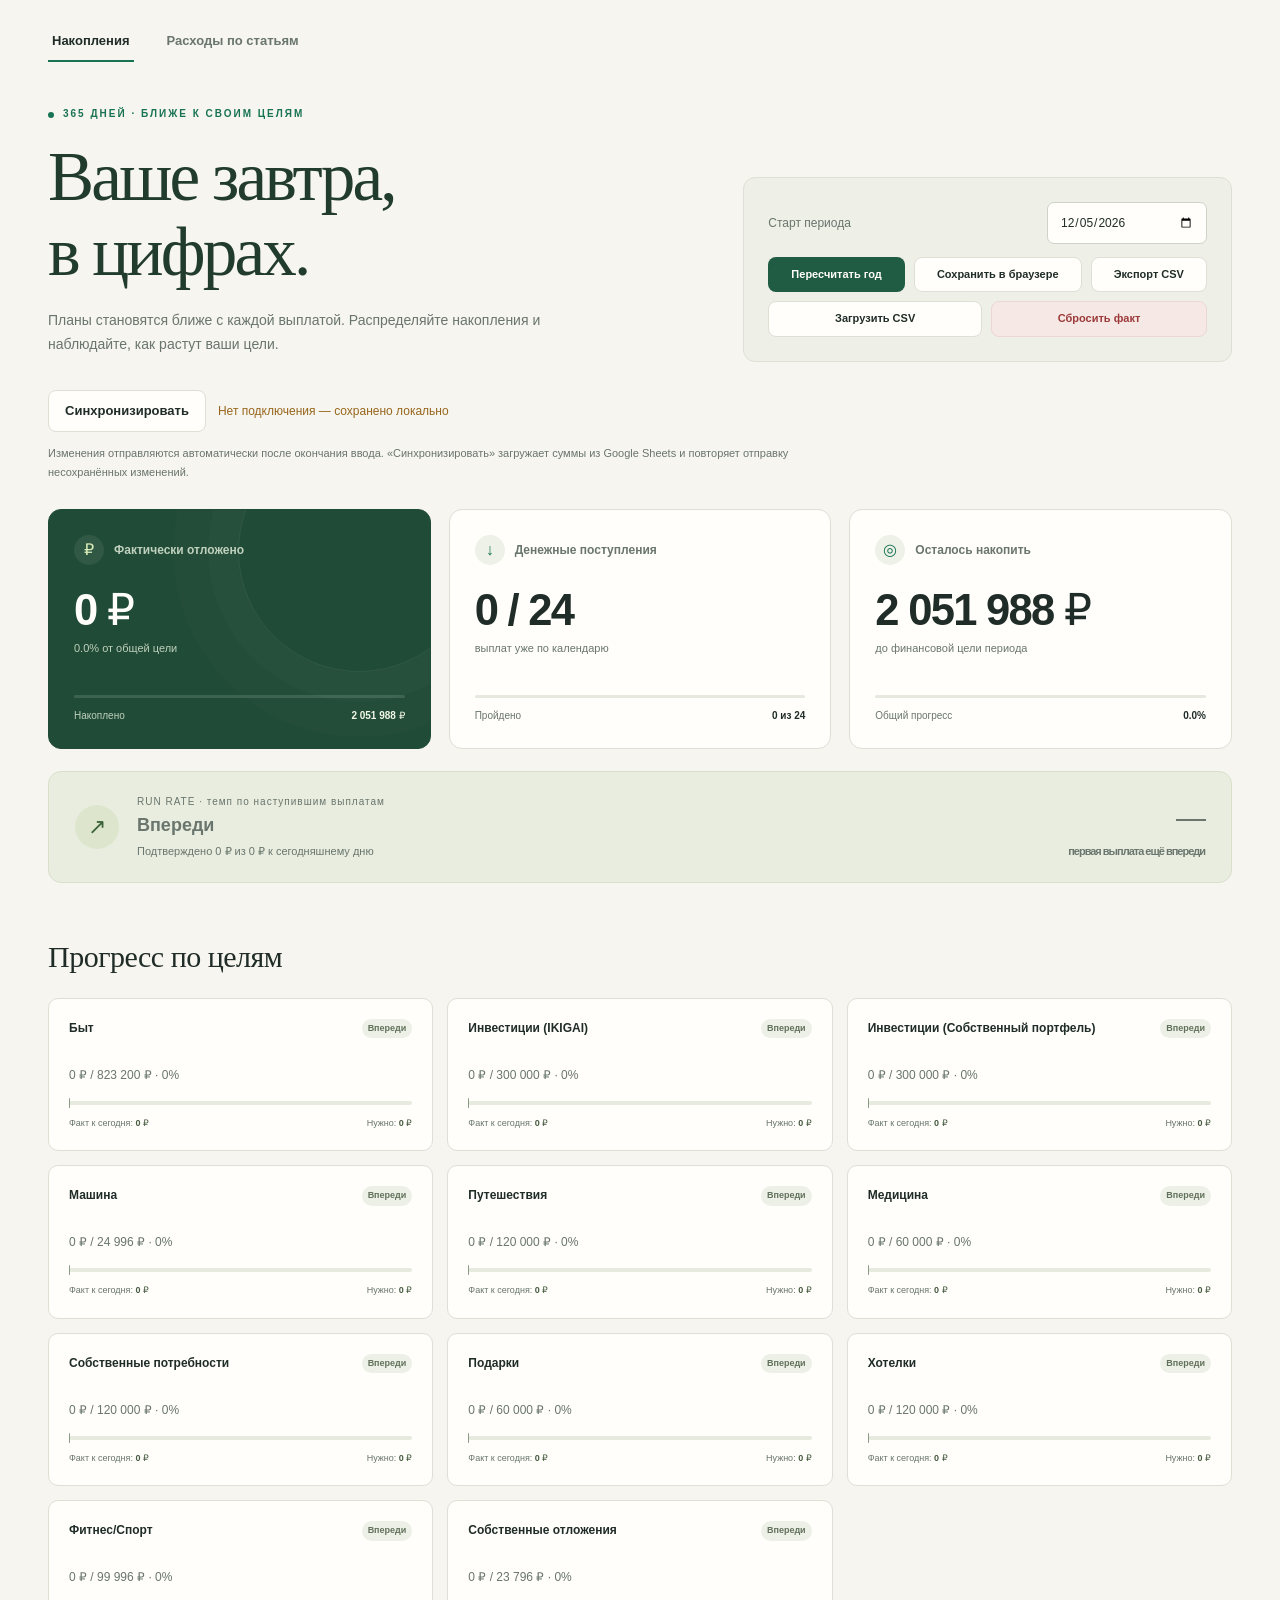
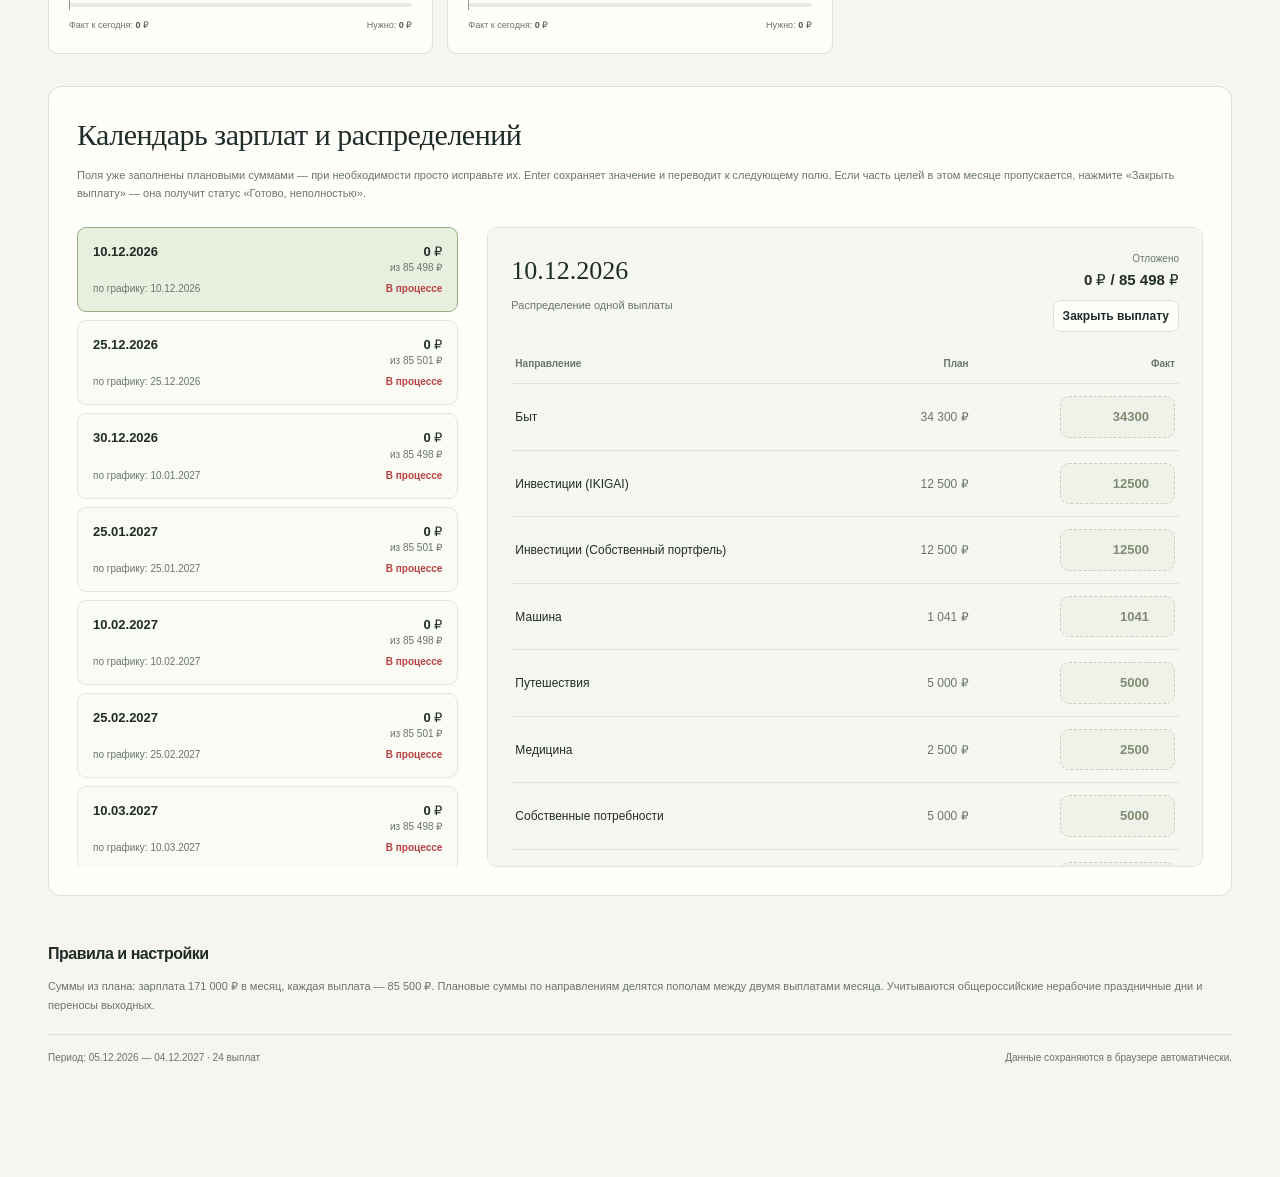
==== commit d9956471: "Бежево-зеленый дизайн" ====
--- a/index.html
+++ b/index.html
@@ -18,14 +18,15 @@
 .sync-status{font-size:13px;color:var(--muted)}.sync-status[data-status="saved"]{color:var(--accent)}.sync-status[data-status="error"],.sync-status[data-status="offline"]{color:var(--warn)}
 </style>
 <link rel="stylesheet" href="expenses.css">
+<link rel="stylesheet" href="design.css">
 </head>
 <body>
 <div class="wrap">
   <div class="hero">
     <div>
-      <span class="badge">365 дней · финансовый квест</span>
-      <h1>Мой финансовый трекер</h1>
-      <p>Каждая зарплата = половина месячного оклада. План автоматически распределяется по целям, а фактические суммы можно вводить вручную.</p>
+      <span class="badge">365 дней · ближе к своим целям</span>
+      <h1>Ваше завтра,<br>в цифрах.</h1>
+      <p>Планы становятся ближе с каждой выплатой. Распределяйте накопления и наблюдайте, как растут ваши цели.</p>
     </div>
     <div class="controls">
       <label>Старт периода <input id="startDate" type="date"></label>
--- a/expenses.css
+++ b/expenses.css
@@ -1 +1,47 @@
-[hidden]{display:none!important}.finance-tabs{margin-bottom:20px}.expense-totals{display:grid;grid-template-columns:repeat(3,minmax(0,1fr));gap:12px;margin:16px 0;color:var(--muted);font-size:13px}.expense-totals strong{display:block;font-size:22px;color:var(--text);margin-top:5px}.expense-card form{display:flex;flex-wrap:wrap;gap:12px;align-items:end}.expense-card label{display:flex;flex-direction:column;gap:6px;color:var(--muted);font-size:13px;flex:1 1 200px}.expense-card form p{flex-basis:100%;overflow-wrap:anywhere}.expense-card button:disabled{opacity:.6;cursor:wait}.expense-history ul{list-style:none;padding:0}.expense-history li{display:grid;grid-template-columns:1fr auto;gap:8px;padding:12px 0;border-top:1px solid var(--line)}.expense-history time{color:var(--muted);font-size:13px}.expense-history span{grid-column:1/-1;overflow-wrap:anywhere;white-space:pre-wrap}#expensesPanel>.controls{margin:18px 0} .expense-card h3{font-size:16px}@media(max-width:600px){#expensesPanel .expense-totals{grid-template-columns:1fr}#expensesPanel form{display:block}#expensesPanel label{margin-bottom:12px}#expensesPanel button{max-width:100%}#expensesPanel h2{overflow-wrap:anywhere}.finance-tabs button{flex:1} }
+[hidden]{display:none!important}
+.finance-tabs{margin-bottom:20px}
+#expensesPanel>.controls{margin:18px 0 24px}
+#expenseCards{display:grid;grid-template-columns:repeat(3,minmax(0,1fr));gap:16px;align-items:start}
+#expensesPanel .expense-card{margin:0;padding:0;min-width:0;border-color:#334662;background:linear-gradient(145deg,#182740,#111c33);overflow:hidden;transition:border-color .2s,box-shadow .2s}
+#expensesPanel .expense-card:hover{border-color:#54729b;box-shadow:0 12px 30px #0003}
+#expensesPanel .expense-card[open]{grid-column:1/-1;border-color:var(--accent2)}
+.expense-card summary{padding:20px;cursor:pointer;list-style:none}
+.expense-card summary::-webkit-details-marker{display:none}
+.expense-card summary:focus-visible{outline:2px solid var(--accent2);outline-offset:-4px;border-radius:16px}
+.expense-heading{display:flex;flex-direction:column;gap:10px}
+#expensesPanel .expense-heading h2{margin:0;font-size:18px;line-height:1.4;overflow-wrap:anywhere}
+.expense-toggle{display:flex;align-items:center;gap:8px;font-size:12px;color:var(--muted)}
+.expense-chevron{margin-left:auto;font-size:22px;line-height:1;transition:transform .2s}
+.expense-hide{display:none}
+.expense-card[open] .expense-show{display:none}
+.expense-card[open] .expense-hide{display:inline}
+.expense-card[open] .expense-chevron{transform:rotate(180deg)}
+.expense-totals{display:grid;grid-template-columns:repeat(2,minmax(0,1fr));gap:14px;margin:18px 0 0;color:var(--muted);font-size:12px}
+.expense-totals strong{display:block;font-size:18px;color:var(--text);margin-top:6px;font-variant-numeric:tabular-nums;overflow-wrap:anywhere}
+.expense-balance{grid-column:1/-1;padding:16px;border:1px solid #40516b;border-radius:12px;background:#223149;color:#cbd8ea;font-weight:650}
+#expensesPanel .expense-balance strong{font-size:clamp(26px,3vw,34px);font-weight:850;letter-spacing:-.6px;line-height:1.2;margin-top:8px}
+#expensesPanel [data-balance].good{color:var(--accent)}
+#expensesPanel [data-balance].bad{color:var(--danger)}
+#expensesPanel [data-balance].muted{color:var(--muted)}
+.expense-card[data-balance="positive"] .expense-balance{border-color:#3b7363;background:linear-gradient(120deg,#193d36,#182f31)}
+.expense-card[data-balance="negative"] .expense-balance{border-color:#854452;background:linear-gradient(120deg,#462733,#2c2334)}
+.expense-card[open] .expense-totals{grid-template-columns:1fr 1fr 1.4fr;align-items:center}
+.expense-card[open] .expense-balance{grid-column:auto}
+.expense-body{padding:20px;border-top:1px solid var(--line);background:#0c172833}
+.expense-card form{display:flex;flex-wrap:wrap;gap:14px;align-items:end;padding:18px;background:var(--panel2);border:1px solid var(--line);border-radius:12px}
+.expense-card label{display:flex;flex-direction:column;gap:8px;color:var(--muted);font-size:13px;flex:1 1 200px}
+.expense-card input{width:100%;padding:12px}
+.expense-card input:focus-visible{outline:2px solid var(--accent2);outline-offset:2px}
+.expense-card form p{flex-basis:100%;overflow-wrap:anywhere;margin:0}
+.expense-card form p:empty{display:none}
+.expense-card button{padding:12px 16px}
+.expense-card button:disabled{opacity:.6;cursor:wait}
+.expense-card h3{font-size:16px;margin:24px 0 12px}
+.expense-history ul{list-style:none;padding:0;margin:0}
+.expense-history li{display:grid;grid-template-columns:1fr auto;gap:8px;padding:14px 0;border-top:1px solid var(--line)}
+.expense-history time{color:var(--muted);font-size:12px}
+.expense-history strong{font-variant-numeric:tabular-nums}
+.expense-history span{grid-column:1/-1;overflow-wrap:anywhere;white-space:pre-wrap;line-height:1.5}
+@media(max-width:1100px){#expenseCards{grid-template-columns:repeat(2,minmax(0,1fr))}}
+@media(max-width:600px){#expenseCards{grid-template-columns:1fr}.expense-card summary,.expense-body{padding:16px}.expense-card[open] .expense-totals{grid-template-columns:repeat(2,minmax(0,1fr))}.expense-card[open] .expense-balance{grid-column:1/-1}#expensesPanel form{display:block;padding:14px}#expensesPanel label{margin-bottom:14px}#expensesPanel form button{width:100%}#expensesPanel form p{margin-top:12px}.finance-tabs button{flex:1}.expense-history li{grid-template-columns:minmax(0,1fr) auto}}
+@media(prefers-reduced-motion:reduce){#expensesPanel .expense-card,.expense-chevron{transition:none}}
--- a/design.css
+++ b/design.css
@@ -0,0 +1,131 @@
+/* Shared visual language. Calculations and persistence remain in the original scripts. */
+:root{--bg:#f6f5ef;--panel:#fffefa;--panel2:#f1f2ec;--line:#dedfd5;--text:#202c28;--muted:#69756d;--accent:#187354;--accent2:#23694f;--warn:#98651c;--danger:#b94343}
+body{background:var(--bg);color:var(--text);font-family:ui-sans-serif,-apple-system,BlinkMacSystemFont,"Segoe UI",Arial,sans-serif;-webkit-font-smoothing:antialiased;line-height:1.5}
+::selection{background:#cce8bc;color:#15392c}
+button,input,select{transition:background .18s,border-color .18s,box-shadow .18s}
+button{background:#205b43;color:#fffefa;font-weight:650;font-size:13px;border:1px solid transparent;border-radius:8px;padding:11px 16px;line-height:1.4}
+button:hover{background:#174b36}
+button.secondary{background:#fffefa;border-color:var(--line);color:var(--text)}
+button.secondary:hover{background:#ecefe6;border-color:#adb9a9}
+button.danger{background:#f6e9e5;color:#9b3939;border-color:#ecd6d1}
+button.danger:hover{background:#efd9d2}
+button:focus-visible,summary:focus-visible{outline:2px solid var(--accent);outline-offset:4px}
+input,select{background:#fffefa;border:1px solid #cdd3c7;color:var(--text);border-radius:7px;padding:10px 12px;color-scheme:light}
+input:focus-visible,select:focus-visible{outline:2px solid #9dc6a5;outline-offset:2px}
+.wrap{max-width:1400px;padding:0 48px 64px}
+.finance-tabs{padding:22px 0 0;margin-bottom:38px;gap:5px}
+.finance-tabs button,.finance-tabs button.secondary{background:transparent;color:var(--muted);border:0;border-radius:0;border-bottom:2px solid transparent;padding:10px 4px;margin-right:24px;font-size:13px}
+.finance-tabs button[aria-pressed="true"]{color:var(--text);border-bottom-color:var(--accent);font-weight:750}
+.finance-tabs button:hover{color:var(--accent)}
+h1{font-family:Georgia,"Times New Roman",serif;font-weight:400;letter-spacing:-2.8px;font-size:clamp(44px,5.4vw,76px);line-height:1.08;color:#213b2d;margin:16px 0 20px}
+h2{font-weight:550;letter-spacing:-.5px;font-size:23px;line-height:1.3}
+p{line-height:1.65;color:var(--muted)}
+.hero{display:grid;grid-template-columns:1.3fr 1fr;gap:60px;align-items:end;margin-bottom:28px}
+.hero>div:first-child>p{max-width:540px;font-size:14px}
+.badge{border:0;border-radius:0;padding:0;background:transparent;color:var(--accent);font-size:10px;letter-spacing:2px;font-weight:700;text-transform:uppercase}
+.badge::before{content:"";display:inline-block;width:6px;height:6px;background:var(--accent);border-radius:50%;margin-right:9px;vertical-align:middle}
+.hero>.controls{padding:24px;border:1px solid var(--line);border-radius:12px;background:#eeefe7;gap:9px}
+.hero>.controls label{display:flex;align-items:center;justify-content:space-between;gap:10px;flex:1 1 100%;font-size:12px;margin-bottom:4px}
+.hero>.controls input{min-width:160px}
+.hero>.controls button{flex:1 1 auto;font-size:11px;padding:9px 11px}
+#savingsPanel>.controls{gap:12px;font-size:12px}
+#savingsPanel>.note{max-width:780px;font-size:11px;margin-top:-6px}
+.sync-status{font-size:12px}
+#metrics{gap:18px;margin:28px 0 22px}
+.metric{background:var(--panel);border:1px solid var(--line);border-radius:13px;padding:25px;min-height:240px;box-shadow:none}
+.metric::after{display:none}
+.metric-top{color:var(--muted);font-size:12px;font-weight:550;gap:10px}
+.metric .metric-icon{background:#eef1e7;color:var(--accent);border-radius:50%;width:30px;height:30px;font-weight:500}
+.metric-value{font-size:clamp(29px,3.4vw,46px);letter-spacing:-1.7px;margin:20px 0 5px;font-weight:550;line-height:1.15;font-variant-numeric:tabular-nums}
+.metric-detail{font-size:11px;margin-bottom:22px}
+.metric-progress{height:3px;background:#e5e9de}
+.metric .metric-progress span{background:#7b9c6b;box-shadow:none}
+.metric-meta{color:var(--muted);font-size:10px;margin-top:10px}
+.metric-meta b{color:var(--text);font-weight:550}
+.metric-earned{background:#204b37;border-color:#204b37;color:#fffefa;order:-1;position:relative}
+.metric-earned::before{content:"";position:absolute;right:-50px;top:-80px;width:240px;height:240px;border:1px solid #ffffff12;border-radius:50%;box-shadow:0 0 0 30px #ffffff04,0 0 0 65px #ffffff03;pointer-events:none}
+.metric-earned .metric-top,.metric-earned .metric-detail,.metric-earned .metric-meta{color:#c0d1bd}
+.metric-earned .metric-meta b{color:#f3f7e7}
+.metric-earned .metric-icon{background:#ffffff12;color:#d8ebb6}
+.metric-earned .metric-progress{background:#ffffff20}
+.metric-earned .metric-progress span{background:#c3dda6}
+.panel{background:var(--panel);border:1px solid var(--line);border-radius:13px;padding:28px;box-shadow:none;margin-bottom:24px}
+#runRate{background:#e9eddf;border-color:#d8e0cc;padding:0}
+.run-rate{background:transparent;border:0;border-radius:13px;padding:22px 26px;gap:18px}
+.run-rate-icon{background:#dde6cd;color:#3d6339;border-radius:50%;width:44px;height:44px}
+.run-rate-label{font-size:10px;letter-spacing:1px}
+.run-rate-title{font-size:18px;font-weight:650}
+.run-rate-copy,.run-rate-value small{font-size:11px}
+.run-rate-value{font-weight:500;font-size:30px;letter-spacing:-1px}
+#savingsPanel>.panel:has(#goals){padding:30px 0 8px;background:transparent;border:0}
+#savingsPanel>.panel:has(#goals)>h2{font-family:Georgia,serif;font-size:30px;margin-bottom:22px;font-weight:400}
+.goal-grid{gap:14px}
+.goal{background:var(--panel);border-color:var(--line);border-radius:10px;padding:20px;box-shadow:none;min-width:0}
+.goal.pace-good,.goal.pace-bad,.goal.pace-warn,.goal.pace-partial{border-color:var(--line)}
+.goal-head{font-size:12px;align-items:start;gap:12px;font-weight:650;min-height:35px}
+.goal-head>span:first-child{overflow-wrap:anywhere}
+.pace-badge{font-size:9px;padding:3px 6px;font-weight:550;background:#edf0e6;color:#62715c}
+.pace-good .pace-badge{background:#e4efdc;color:#346238}
+.pace-bad .pace-badge{background:#f5e5df;color:#a54837}
+.pace-warn .pace-badge,.pace-partial .pace-badge{background:#f4ecd5;color:#86641e}
+.goal .numbers{font-size:12px;margin-top:12px}
+.goal-track{height:4px;background:#e7eadf;margin-top:17px}
+.goal-track .bar{background:#64895b}
+.pace-line{background:#71846b;width:1px}
+.pace-numbers{font-size:9px;margin-top:12px;gap:12px}
+.pace-numbers b{color:#485b42;font-weight:550}
+#savingsPanel>.panel:has(.payday-layout)>h2{font-family:Georgia,serif;font-size:30px;font-weight:400}
+.note{font-size:11px;line-height:1.7}
+.payday-layout{grid-template-columns:minmax(240px,.7fr) minmax(0,1.3fr);gap:25px;height:640px;margin-top:24px}
+.payday-item{background:#fafbf5;border-color:#e4e7db;border-radius:9px;padding:15px;font-weight:400;gap:7px}
+.payday-item:hover,.payday-item.selected{background:#e9efdf;border-color:#95ae83}
+.payday-item .date{font-size:13px;font-weight:650}
+.payday-item .details,.payday-item .amount,.payday-item .status{font-size:10px}
+.payday-item .amount b{font-size:13px;font-weight:550}
+.allocation{background:#f6f7f0;border-color:#e0e5d6;border-radius:10px;padding:23px}
+.allocation-head h3{font-family:Georgia,serif;font-weight:400;font-size:26px}
+.allocation-head p{font-size:11px}
+.allocation-total{font-size:10px}
+.allocation-total b{font-size:15px;font-weight:550}
+.allocation-table{font-size:12px}
+.allocation-table th,.allocation-table td{padding:12px 4px;border-bottom-color:#e0e5d7}
+.allocation-table th{font-size:10px}
+.actual{background:#fffefa;border-color:#bccdb0;color:var(--text);box-shadow:none;width:115px;padding:10px;font-size:13px;font-weight:650}
+.actual.pending{background:#f0f2e9;color:#7e8b72;border-color:#c9d1bd}
+.actual:hover{border-color:#72955b}
+.actual:focus{border-color:#527e3d;box-shadow:0 0 0 3px #5f89331a}
+.footer{border-top:1px solid var(--line);margin-top:20px;padding-top:15px;font-size:10px}
+#savingsPanel>.panel:last-child{background:transparent;padding:24px 0;border:0}
+#savingsPanel>.panel:last-child h2{font-size:16px}
+#expensesPanel>h1{font-size:clamp(40px,5vw,64px);margin-top:0;margin-bottom:16px}
+#expensesPanel>p{font-size:14px;max-width:650px}
+#expensesPanel>.controls{margin:24px 0 30px}
+#expenseCards{gap:18px}
+#expensesPanel .expense-card{background:var(--panel);border-color:var(--line);border-radius:12px;box-shadow:none}
+#expensesPanel .expense-card:hover{border-color:#9caf8e;box-shadow:0 6px 24px #233b2510}
+#expensesPanel .expense-card[open]{border-color:#91a980}
+.expense-card summary{padding:24px}
+#expensesPanel .expense-heading h2{font-size:16px;font-weight:600;letter-spacing:-.2px;min-height:45px}
+.expense-toggle{font-size:10px;letter-spacing:.1px;color:#73816b}
+.expense-chevron{width:24px;height:24px;background:#eff2e8;border-radius:50%;display:grid;place-items:center;font-size:18px;color:#5d7951}
+.expense-totals{gap:16px;font-size:10px;margin-top:20px}
+.expense-totals strong{font-size:17px;font-weight:500;letter-spacing:-.4px}
+.expense-balance{background:#f0f2e9;border-color:#e1e6d6;color:#697561;padding:17px;border-radius:9px;font-weight:500}
+#expensesPanel .expense-balance strong{font-size:34px;font-weight:550;letter-spacing:-1.2px}
+.expense-card[data-balance="positive"] .expense-balance{background:#edf3e5;border-color:#d7e6c7;color:#516a40}
+.expense-card[data-balance="negative"] .expense-balance{background:#fbefea;border-color:#ecd8d0;color:#8d5b50}
+.expense-body{background:#f7f8f2;border-color:var(--line);padding:24px}
+.expense-card form{background:#fffefa;border-color:var(--line);border-radius:9px;padding:20px;gap:18px}
+.expense-card label{font-size:11px}
+.expense-card input{font-size:14px;background:#fafbf5;border-color:#ced8c4}
+.expense-card h3{font-family:Georgia,serif;font-size:22px;font-weight:400}
+.expense-history li{border-color:var(--line);padding:17px 0}
+.expense-history time{font-size:11px}
+.expense-history strong{font-size:15px;font-weight:550}
+.expense-history span{font-size:13px}
+.expense-history>p{font-size:12px;border:1px dashed #ccd6c1;border-radius:8px;padding:20px;text-align:center}
+@media(min-width:1101px){.expense-card[open] .expense-body{display:grid;grid-template-columns:minmax(0,1fr) minmax(0,1fr);column-gap:36px}.expense-card[open] form{grid-row:1/3;align-self:start}.expense-card[open] h3{margin:0 0 14px}.expense-card[open] .expense-history{grid-column:2}}
+@media(max-width:1100px){.wrap{padding:0 30px 40px}.hero{gap:30px}.metric{padding:20px}.goal-grid{grid-template-columns:repeat(2,minmax(0,1fr))}.goal-head{min-height:30px}.payday-layout{grid-template-columns:minmax(210px,.7fr) minmax(0,1.3fr);gap:14px}.allocation{padding:15px}.allocation-head{flex-wrap:wrap}}
+@media(max-width:760px){.hero{grid-template-columns:1fr;gap:24px}.hero>.controls{padding:18px}.grid{grid-template-columns:1fr}.metric{min-height:205px}.metric-value{font-size:42px}.goal-grid{grid-template-columns:1fr}.payday-layout{grid-template-columns:1fr;height:auto}.payday-list{max-height:290px}.allocation{overflow:auto}.run-rate{grid-template-columns:auto minmax(0,1fr);padding:20px}.run-rate-value{grid-column:2;text-align:left;font-size:25px}.allocation-actions{align-items:start}.allocation-head{gap:15px}.allocation-table{min-width:345px}}
+@media(max-width:600px){.wrap{padding:0 20px 32px}.finance-tabs{margin-bottom:28px;padding-top:14px;gap:18px}.finance-tabs button{flex:none;margin-right:0;font-size:12px}.panel{padding:20px}.hero h1{font-size:48px;letter-spacing:-2px}.hero>div:first-child>p{font-size:13px}.hero>.controls label{flex-wrap:wrap}.hero>.controls label input{flex:1}.hero>.controls button{font-size:10px}.expense-card summary,.expense-body{padding:18px}#expensesPanel .expense-heading h2{min-height:0}#expensesPanel .expense-balance strong{font-size:32px}.expense-card form{padding:16px}#expensesPanel>h1{font-size:43px;letter-spacing:-2px}#expensesPanel>p{font-size:13px}#savingsPanel>.panel:has(.payday-layout)>h2{font-size:26px}.allocation{padding:12px}.allocation-table{min-width:320px}.allocation-table th,.allocation-table td{font-size:11px}.actual{width:90px}.pace-numbers{font-size:10px}.goal-head{font-size:13px}}
+@media(prefers-reduced-motion:reduce){*,*::before,*::after{transition:none!important;scroll-behavior:auto!important}}
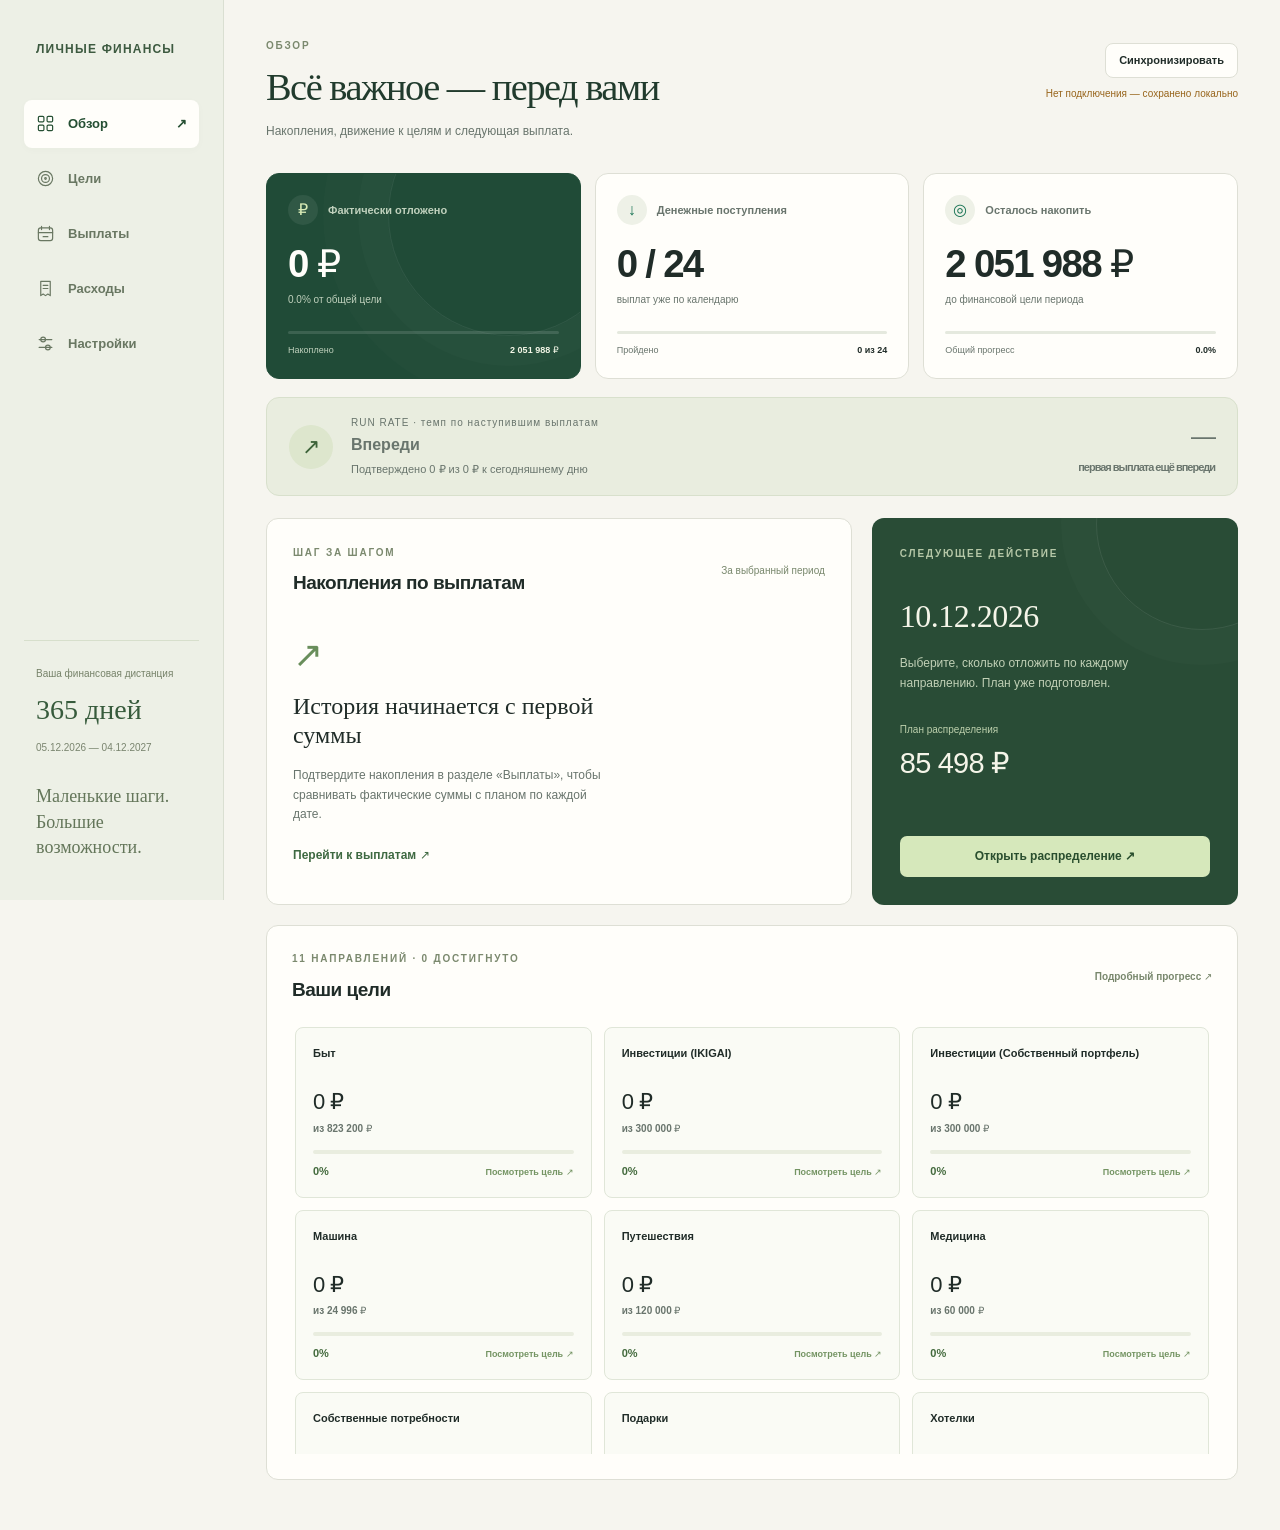
==== commit 93e0a0fa: "Доработана структура" ====
--- a/index.html
+++ b/index.html
@@ -19,6 +19,7 @@
 </style>
 <link rel="stylesheet" href="expenses.css">
 <link rel="stylesheet" href="design.css">
+<link rel="stylesheet" href="workspace.css">
 </head>
 <body>
 <div class="wrap">
@@ -427,5 +428,6 @@
 synchronize();
 </script>
 <script src="expenses.js"></script>
+<script src="workspace.js"></script>
 </body>
 </html>
--- a/workspace.css
+++ b/workspace.css
@@ -0,0 +1,67 @@
+/* A task-based workspace: overview, goals, payments, expenses, settings. */
+.workspace-shell{display:grid;grid-template-columns:224px minmax(0,1fr);min-height:100vh;max-width:1800px;margin:auto}
+.workspace-sidebar{position:sticky;top:0;height:100vh;border-right:1px solid #dadfd2;padding:40px 24px;display:flex;flex-direction:column;background:#edf0e6}
+.workspace-label{font-size:12px;letter-spacing:1.2px;text-transform:uppercase;color:#3d5a40;font-weight:650;margin:0 0 40px 12px}
+.workspace-sidebar nav{display:flex;flex-direction:column;gap:7px}
+.workspace-sidebar nav button{display:flex;align-items:center;gap:13px;min-height:48px;padding:12px;background:transparent;border:0;color:#697762;text-align:left;border-radius:8px;font-size:13px}
+.workspace-sidebar nav button:hover{background:#e1e7d8;color:#2c4b30}
+.workspace-sidebar nav button.active{background:#fffefa;color:#254f33;box-shadow:0 2px 8px #27421f06;font-weight:750}
+.workspace-sidebar svg{width:19px;height:19px;fill:none;stroke:currentColor;stroke-width:1.5;stroke-linecap:round;stroke-linejoin:round;flex:none}
+.nav-arrow{margin-left:auto;opacity:0}.active .nav-arrow{opacity:1}
+.workspace-period{margin-top:auto;border-top:1px solid #d7dfcc;padding:25px 12px 0;display:flex;flex-direction:column;gap:8px}
+.workspace-period>span{font-size:10px;color:#768269}.workspace-period strong{font-family:Georgia,serif;font-size:28px;font-weight:400;color:#375b3c}.workspace-period small{font-size:10px;color:#7a856f;line-height:1.7}
+.workspace-sidebar-note{font-family:Georgia,serif;font-size:18px;color:#64765a;line-height:1.4;margin:28px 12px 0}
+.wrap.workspace-content{width:100%;max-width:1400px;min-width:0;margin:0 auto;padding:38px 42px 50px}
+.workspace-header{display:flex;justify-content:space-between;gap:24px;align-items:start;margin-bottom:32px}
+.workspace-eyebrow{font-size:10px;letter-spacing:1.8px;text-transform:uppercase;color:#7b896e;margin:0 0 10px;font-weight:650}
+.workspace-header h1{font-family:Georgia,serif;font-size:clamp(32px,3vw,46px);font-weight:400;letter-spacing:-1.5px;margin:0 0 13px;line-height:1.15;outline:none}
+#workspaceDescription{font-size:12px;margin:0;max-width:560px}
+.workspace-actions{padding-top:5px;max-width:205px;flex:none}.workspace-actions .controls{flex-direction:column;align-items:end!important;gap:8px}.workspace-actions #sync{font-size:11px;padding:9px 13px}.workspace-actions .sync-status{font-size:10px;text-align:right}
+.workspace-view{min-width:0}.workspace-content #metrics{margin:0 0 18px;gap:14px}.workspace-content .metric{min-height:206px;padding:21px}.workspace-content .metric-value{font-size:clamp(27px,3vw,40px);margin-top:17px}.workspace-content .metric-detail{font-size:10px;margin-bottom:20px}.workspace-content .metric-top{font-size:11px}.workspace-content .metric-meta{font-size:9px}
+.workspace-content #runRate{margin-bottom:22px}.workspace-content .run-rate{padding:17px 22px}.workspace-content .run-rate-title{font-size:16px}.workspace-content .run-rate-value{font-size:25px}
+.overview-grid{display:grid;grid-template-columns:minmax(0,1.6fr) minmax(250px,1fr);gap:20px}
+.trajectory{background:var(--panel);border:1px solid var(--line);border-radius:12px;padding:26px;min-width:0}
+.section-heading{display:flex;align-items:center;justify-content:space-between;gap:14px;margin-bottom:22px}.section-heading h2{font-size:19px;font-weight:550;letter-spacing:-.5px;margin:0}.section-heading>.text-action,.section-heading>span{font-size:10px;color:#78876c}.section-heading>span{white-space:nowrap}
+.trajectory-total{font-size:34px;font-weight:550;letter-spacing:-1px;line-height:1.3; font-variant-numeric:tabular-nums}.trajectory-total small{display:block;font-size:10px;font-weight:400;letter-spacing:0;color:var(--muted);margin-top:4px}
+#savingsTrajectory svg{display:block;width:100%;height:auto;margin-top:10px}
+.trajectory-caption{display:flex;justify-content:space-between;gap:10px;font-size:9px;color:#7c8874}.trajectory-caption>span:nth-child(2){text-align:center}
+.trajectory-empty{min-height:260px;display:flex;align-items:start;justify-content:center;flex-direction:column;max-width:320px}.trajectory-empty>span{font-size:36px;color:#698e5b}.trajectory-empty h3{font-family:Georgia,serif;font-weight:400;font-size:24px;line-height:1.2;margin:10px 0}.trajectory-empty p{font-size:12px;margin-bottom:18px}
+.text-action{background:transparent;color:#3e6941;border:0;padding:4px 0;border-radius:0;font-weight:550;font-size:12px}.text-action:hover{background:transparent;color:#1d4c28;text-decoration:underline}
+.next-step{background:#294c36;color:#f5f5e9;border-radius:12px;padding:28px;display:flex;flex-direction:column;align-items:start;position:relative;overflow:hidden;min-width:0}
+.next-step::after{content:"";position:absolute;width:210px;height:210px;border:1px solid #ffffff15;border-radius:50%;right:-70px;top:-100px;pointer-events:none;box-shadow:0 0 0 35px #ffffff04}
+.next-step .workspace-eyebrow{color:#b5c7a7}.next-step h2{font-family:Georgia,serif;font-size:32px;font-weight:400;margin:24px 0 10px;letter-spacing:-.5px}.next-step>p:not(.workspace-eyebrow){font-size:12px;color:#c1d0b6;max-width:260px}
+#nextPaymentAmount{margin:22px 0 30px;display:flex;flex-direction:column;gap:5px}#nextPaymentAmount span{font-size:10px;color:#bdd0ad}#nextPaymentAmount strong{font-size:29px;font-weight:500;letter-spacing:-.8px}
+.next-step button{margin-top:auto;background:#d6e8bb;color:#294e2e;width:100%;font-size:12px;border-radius:7px}.next-step button:hover{background:#e4f0d0}
+.overview-goals{grid-column:1/-1;background:var(--panel);border:1px solid var(--line);border-radius:12px;padding:25px}
+.focus-goal{display:grid;grid-template-columns:28px minmax(0,1fr) 140px 40px 16px;align-items:center;gap:18px;width:100%;padding:18px 0;background:transparent;color:var(--text);border:0;border-top:1px solid var(--line);border-radius:0;text-align:left;font-size:12px;font-weight:550}
+.focus-goal:hover{background:#f4f6ed}.focus-number{color:#8c9a7e;font-size:10px}.focus-name small{display:block;color:#7c886e;font-size:10px;margin-top:5px;font-weight:400}.focus-progress{height:4px;border-radius:9px;background:#e9eddf;overflow:hidden}.focus-progress>span{height:100%;display:block;background:#789a65}.focus-goal b{font-size:12px;font-weight:550;text-align:right}.focus-goal>span:last-child{color:#749463}
+#goalsView>.panel{padding:0;border:0;background:transparent}#goalsView>.panel>h2{display:none}.workspace-content #goals{grid-template-columns:repeat(3,minmax(0,1fr));gap:15px}.workspace-content .goal{padding:23px;min-height:165px}.workspace-content .goal-head{font-size:12px;min-height:40px;flex-wrap:wrap;gap:8px}.workspace-content .pace-numbers{font-size:10px;flex-wrap:wrap;line-height:1.5}
+#paymentsView>.panel{padding:0;border:0;background:transparent}#paymentsView>.panel>h2{display:none}#paymentsView>.panel>.note{background:#eaf0df;border:1px solid #dce6ce;border-radius:9px;padding:14px 17px;margin:0;font-size:11px;max-width:none}
+.workspace-content .payday-layout{margin-top:20px;height:min(680px,calc(100vh - 285px));min-height:480px;grid-template-columns:minmax(220px,.8fr) minmax(0,1.5fr);gap:22px}
+.workspace-content .allocation{background:var(--panel);padding:25px}.workspace-content .payday-item{background:#f3f5ec}.workspace-content .payday-item.selected{background:#e2ebd7;border-color:#a3bb8c}.workspace-content .allocation-table td:first-child{max-width:190px;overflow-wrap:anywhere}.workspace-content .actual{width:105px}
+.workspace-settings-controls{max-width:750px;background:var(--panel);border:1px solid var(--line);border-radius:12px;padding:26px;gap:12px;align-items:center;margin-bottom:24px}.workspace-settings-controls label{flex-basis:100%;display:flex;align-items:center;gap:24px;padding-bottom:20px;margin-bottom:10px;border-bottom:1px solid var(--line);font-size:13px}.workspace-settings-controls button{font-size:12px}#settingsView>.panel{max-width:750px}#settingsView>.note{max-width:700px}
+.workspace-content #expensesPanel>.controls{margin:0 0 20px}.workspace-content #expenseCards{grid-template-columns:repeat(3,minmax(0,1fr));gap:16px}.workspace-content .expense-card summary{padding:20px}.workspace-content #expensesPanel .expense-heading h2{font-size:14px;min-height:38px}.workspace-content .expense-totals strong{font-size:16px}.workspace-content #expensesPanel .expense-balance strong{font-size:29px}.workspace-content .expense-balance{padding:14px}.workspace-content .expense-toggle{font-size:10px}
+.expense-search{display:flex;align-items:center;gap:14px;margin-bottom:25px;font-size:11px}.expense-search label{color:#596b51}.expense-search input{max-width:360px;width:100%;font-size:12px;background:var(--panel)}.expense-search>span{margin-left:auto;color:#7b8a6e;white-space:nowrap}.search-empty{padding:35px;border:1px dashed var(--line);border-radius:12px;text-align:center;font-size:13px}
+@media(max-width:1200px){.workspace-shell{grid-template-columns:185px minmax(0,1fr)}.workspace-sidebar{padding:32px 16px}.wrap.workspace-content{padding:32px 26px}.workspace-content #goals,.workspace-content #expenseCards{grid-template-columns:repeat(2,minmax(0,1fr))}.overview-grid{grid-template-columns:minmax(0,1.3fr) minmax(240px,1fr)}.workspace-header h1{font-size:35px}.workspace-content .metric{padding:18px}.workspace-content .metric-value{font-size:30px}.section-heading{align-items:start;flex-wrap:wrap}.workspace-content .allocation{padding:16px}.workspace-content .payday-layout{gap:14px;grid-template-columns:minmax(195px,.8fr) minmax(0,1.5fr)}.trajectory{padding:23px}.next-step{padding:24px}.focus-goal{grid-template-columns:22px minmax(0,1fr) 100px 38px 16px}}
+@media(max-width:950px){.workspace-shell{grid-template-columns:1fr}.workspace-sidebar{position:sticky;height:auto;z-index:5;padding:10px 24px;border-right:0;border-bottom:1px solid #d8decd;background:#edf0e6f5;backdrop-filter:blur(12px)}.workspace-label,.workspace-period,.workspace-sidebar-note{display:none}.workspace-sidebar nav{flex-direction:row;justify-content:space-between;gap:4px}.workspace-sidebar nav button{min-height:42px;gap:8px;padding:10px;font-size:12px;justify-content:center}.nav-arrow{display:none}.wrap.workspace-content{padding:28px}.workspace-header h1{font-size:36px}.workspace-content .payday-layout{height:650px}.workspace-content .metric-value{font-size:32px}.workspace-content .metric-top{font-size:12px}}
+@media(max-width:760px){.overview-grid{grid-template-columns:1fr}.next-step{min-height:260px}.next-step h2{margin-top:12px}#nextPaymentAmount{margin:18px 0}.next-step>p:not(.workspace-eyebrow){max-width:none}.next-step button{margin-top:15px}.overview-goals{padding:20px}.workspace-content .payday-layout{height:auto;min-height:0;grid-template-columns:1fr}.workspace-content .payday-list{max-height:260px}.workspace-content .allocation{overflow:auto}.workspace-header{display:block}.workspace-actions{max-width:none;padding:0;margin-top:20px}.workspace-actions .controls{flex-direction:row;align-items:center!important}.workspace-actions .sync-status{text-align:left}.workspace-content .metric{min-height:190px}.workspace-content .metric-value{font-size:38px}.trajectory-empty{max-width:none}.workspace-content .goal-head{min-height:36px}.focus-goal{grid-template-columns:20px minmax(0,1fr) 38px 16px;gap:10px}.focus-progress{display:none}}
+@media(max-width:600px){.workspace-sidebar{padding:8px 10px}.workspace-sidebar nav button{flex:1;flex-direction:column;gap:5px;padding:8px 3px;font-size:9px;min-width:0;min-height:52px}.workspace-sidebar svg{width:18px;height:18px}.wrap.workspace-content{padding:24px 18px 35px}.workspace-header{margin-bottom:24px}.workspace-header h1{font-size:34px;letter-spacing:-1px}#workspaceDescription{font-size:12px}.workspace-content #goals,.workspace-content #expenseCards{grid-template-columns:1fr}.workspace-content .run-rate{padding:18px}.workspace-content .metric{min-height:185px;padding:20px}.overview-grid{gap:16px}.trajectory{padding:20px}.trajectory-total{font-size:31px}.trajectory-caption{font-size:8px}.trajectory-caption>span:nth-child(2){display:none}.section-heading h2{font-size:18px}.section-heading .workspace-eyebrow{font-size:9px}.next-step{padding:24px}.focus-goal{font-size:12px}.workspace-content .actual{width:88px}.expense-search{flex-wrap:wrap;gap:8px}.expense-search input{order:3;max-width:none;flex-basis:100%}.workspace-content #expensesPanel .expense-heading h2{font-size:15px;min-height:0}.workspace-settings-controls{padding:20px}.workspace-settings-controls label{flex-wrap:wrap;gap:12px}.workspace-settings-controls button{flex:1 1 auto;font-size:11px}.workspace-content .goal{min-height:155px;padding:22px}.workspace-content .goal-head{font-size:13px}.workspace-content .pace-numbers{font-size:10px}.workspace-content .expense-card summary{padding:20px}}
+@media(max-width:600px){.workspace-content #metrics{grid-template-columns:repeat(2,minmax(0,1fr));gap:12px}.workspace-content .metric-earned{grid-column:1/-1;min-height:175px}.workspace-content .metric:not(.metric-earned){min-height:155px;padding:16px}.workspace-content .metric:not(.metric-earned) .metric-icon{display:none}.workspace-content .metric:not(.metric-earned) .metric-top{font-size:10px;min-height:28px;align-items:start}.workspace-content .metric-payments .metric-value{font-size:30px;margin:10px 0 5px}.workspace-content .metric-remaining .metric-value{font-size:clamp(18px,5.5vw,23px);letter-spacing:-1px;margin:15px 0 9px}.workspace-content .metric:not(.metric-earned) .metric-detail{font-size:9px;margin-bottom:15px}.workspace-content .metric:not(.metric-earned) .metric-meta{font-size:8px;gap:5px}.workspace-content .metric:not(.metric-earned) .metric-meta b{font-weight:500}.overview-grid .next-step{order:-1}.overview-grid .overview-goals{order:1}}
+/* Discrete payment amounts, compared with the plan for the same date. */
+.contribution-legend{display:flex;flex-wrap:wrap;gap:12px;margin:19px 0 10px;align-items:center;font-size:10px;color:var(--muted)}
+.contribution-legend>span{display:flex;align-items:center;gap:5px}.contribution-legend i{width:8px;height:8px;border-radius:2px}.legend-actual{background:#64885b}.legend-plan{background:#dce5d1}.contribution-legend small{margin-left:auto;font-size:9px}
+.contribution-list{max-height:310px;overflow:auto;scrollbar-width:thin;padding-right:5px}
+.contribution-list:focus-visible{outline:2px solid var(--accent);outline-offset:4px;border-radius:5px}
+.contribution-row{display:grid;grid-template-columns:54px minmax(25px,1fr) 115px 12px;align-items:center;gap:13px;width:100%;border:0;border-top:1px solid #e7ebdf;border-radius:0;padding:13px 0;background:transparent;color:var(--text);text-align:left;font-weight:500}
+.contribution-row:hover{background:#f1f5e9}.contribution-date{font-size:12px}.contribution-date small{display:block;font-size:9px;color:#8a957e;margin-top:3px}.contribution-bars{display:flex;flex-direction:column;gap:4px}.contribution-bars>span{display:block;height:7px;border-radius:2px;min-height:7px}.contribution-plan{background:#dce5d1}.contribution-actual{background:#64885b}.contribution-amount{text-align:right}.contribution-amount strong{display:block;font-size:12px;font-weight:600;font-variant-numeric:tabular-nums}.contribution-amount small{display:block;font-size:9px;color:#7b886c;margin-top:3px}.contribution-row.unconfirmed .contribution-amount strong{font-size:10px;font-weight:400;color:#7b886c}.contribution-arrow{color:#7b9469;font-size:11px}
+#overviewGoals{display:grid;grid-template-columns:repeat(3,minmax(0,1fr));gap:12px;max-height:430px;overflow:auto;padding:3px;scrollbar-width:thin}
+#overviewGoals .focus-goal{display:flex;flex-direction:column;align-items:stretch;gap:0;padding:17px;background:#fafbf5;border:1px solid #e0e6d8;border-radius:8px;min-width:0;text-align:left}
+#overviewGoals .focus-goal:hover{background:#eef3e5;border-color:#a8bf92}
+#overviewGoals .focus-name{font-size:11px;font-weight:600;line-height:1.5;min-height:34px;overflow-wrap:anywhere}
+.focus-value{font-size:22px;font-weight:500;letter-spacing:-.5px;margin-top:8px;font-variant-numeric:tabular-nums;overflow-wrap:anywhere}
+#overviewGoals .focus-goal>small{font-size:10px;color:var(--muted);margin-top:4px}
+#overviewGoals .focus-progress{display:block;margin:14px 0 10px}
+.focus-footer{display:flex;justify-content:space-between;gap:8px;align-items:center;color:#778969;font-size:9px}
+#overviewGoals .focus-footer b{font-weight:600;font-size:11px;color:#436a3d}
+@media(max-width:1200px){#overviewGoals{grid-template-columns:repeat(2,minmax(0,1fr))}.contribution-row{grid-template-columns:44px minmax(25px,1fr) 92px 10px;gap:8px}.contribution-amount strong{font-size:11px}.contribution-legend small{flex-basis:100%;margin-left:0}}
+@media(max-width:600px){.contribution-list{max-height:280px}.contribution-row{grid-template-columns:46px minmax(20px,1fr) 95px 10px;padding:13px 0;gap:7px}#overviewGoals{grid-template-columns:repeat(2,minmax(0,1fr));max-height:430px;gap:9px}#overviewGoals .focus-goal{padding:13px}#overviewGoals .focus-name{font-size:10px;min-height:45px}.focus-value{font-size:20px}.focus-footer>span{font-size:8px}#overviewGoals .focus-footer{flex-wrap:wrap;gap:4px}.contribution-amount small{font-size:8px}}
